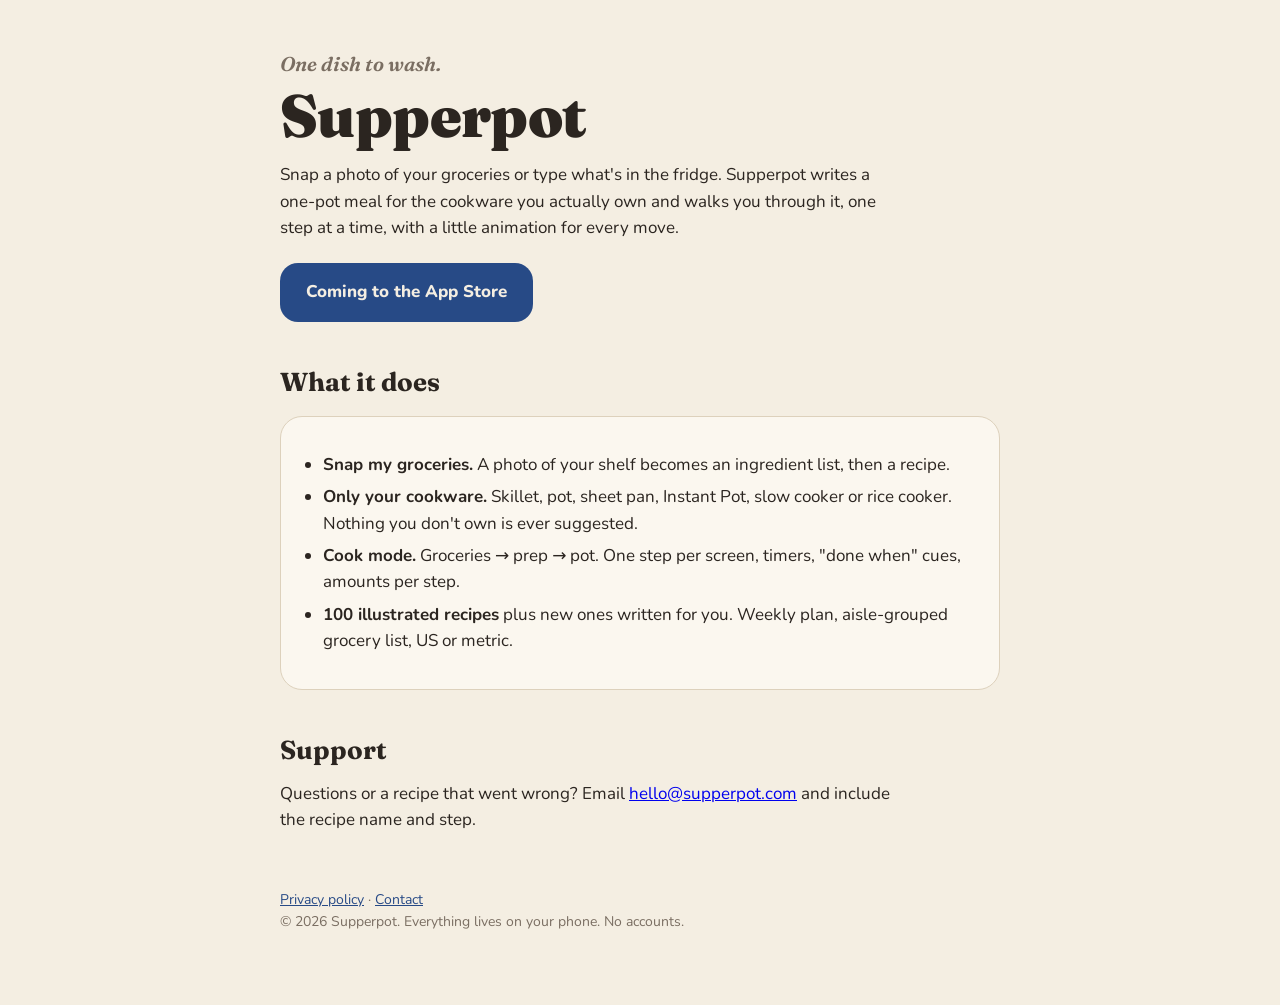
==== index.html @ ef03e360 "Meals, not dinners" ====
<!doctype html>
<html lang="en">
<head>
<meta charset="utf-8">
<meta name="viewport" content="width=device-width, initial-scale=1">
<title>Supperpot — one-pot meals from what you have</title>
<meta name="description" content="Snap your groceries or type what you have. Supperpot writes a one-pot meal for your skillet, pot, sheet pan, Instant Pot, slow cooker or rice cooker and walks you through it step by step.">
<link rel="stylesheet" href="https://fonts.googleapis.com/css2?family=Fraunces:ital,opsz,wght@0,9..144,700;0,9..144,900;1,9..144,600&family=Nunito:wght@500;600;700;800&display=swap">
<style>
  :root { --paper:#F4EEE2; --card:#FBF7EF; --ink:#2B2520; --steel:#7A6E62; --line:#DDD1BC; --enamel:#274A86; --butter:#F2C14E; }
  * { box-sizing: border-box; }
  body { margin:0; background:var(--paper); color:var(--ink); font-family:"Nunito",system-ui,sans-serif; font-size:17px; line-height:1.55; }
  .wrap { max-width:760px; margin:0 auto; padding:48px 20px 72px; }
  .eyebrow { font-family:"Fraunces",Georgia,serif; font-style:italic; font-weight:600; color:var(--steel); font-size:20px; }
  h1 { font-family:"Fraunces",Georgia,serif; font-weight:900; font-size:clamp(38px,7vw,60px); line-height:1.02; letter-spacing:-0.01em; margin:6px 0 16px; }
  h2 { font-family:"Fraunces",Georgia,serif; font-weight:700; font-size:26px; margin:40px 0 10px; }
  p { max-width:62ch; margin:0 0 14px; }
  .cta { display:inline-block; background:var(--enamel); color:var(--paper); text-decoration:none; font-weight:800; padding:16px 26px; border-radius:18px; margin-top:8px; }
  .card { background:var(--card); border:1px solid var(--line); border-radius:22px; padding:18px 22px; margin:14px 0; }
  ul { padding-left:20px; } li { margin:6px 0; }
  footer { margin-top:56px; color:var(--steel); font-size:14px; }
  footer a { color:var(--enamel); }
</style>
</head>
<body>
<div class="wrap">
  <div class="eyebrow">One dish to wash.</div>
  <h1>Supperpot</h1>
  <p>Snap a photo of your groceries or type what's in the fridge. Supperpot writes a one-pot meal for the cookware you actually own and walks you through it, one step at a time, with a little animation for every move.</p>
  <a class="cta" href="#" id="store">Coming to the App Store</a>

  <h2>What it does</h2>
  <div class="card"><ul>
    <li><b>Snap my groceries.</b> A photo of your shelf becomes an ingredient list, then a recipe.</li>
    <li><b>Only your cookware.</b> Skillet, pot, sheet pan, Instant Pot, slow cooker or rice cooker. Nothing you don't own is ever suggested.</li>
    <li><b>Cook mode.</b> Groceries → prep → pot. One step per screen, timers, "done when" cues, amounts per step.</li>
    <li><b>100 illustrated recipes</b> plus new ones written for you. Weekly plan, aisle-grouped grocery list, US or metric.</li>
  </ul></div>

  <h2>Support</h2>
  <p>Questions or a recipe that went wrong? Email <a href="mailto:hello@supperpot.com">hello@supperpot.com</a> and include the recipe name and step.</p>

  <footer>
    <a href="privacy.html">Privacy policy</a> · <a href="mailto:hello@supperpot.com">Contact</a><br>
    © 2026 Supperpot. Everything lives on your phone. No accounts.
  </footer>
</div>
</body>
</html>
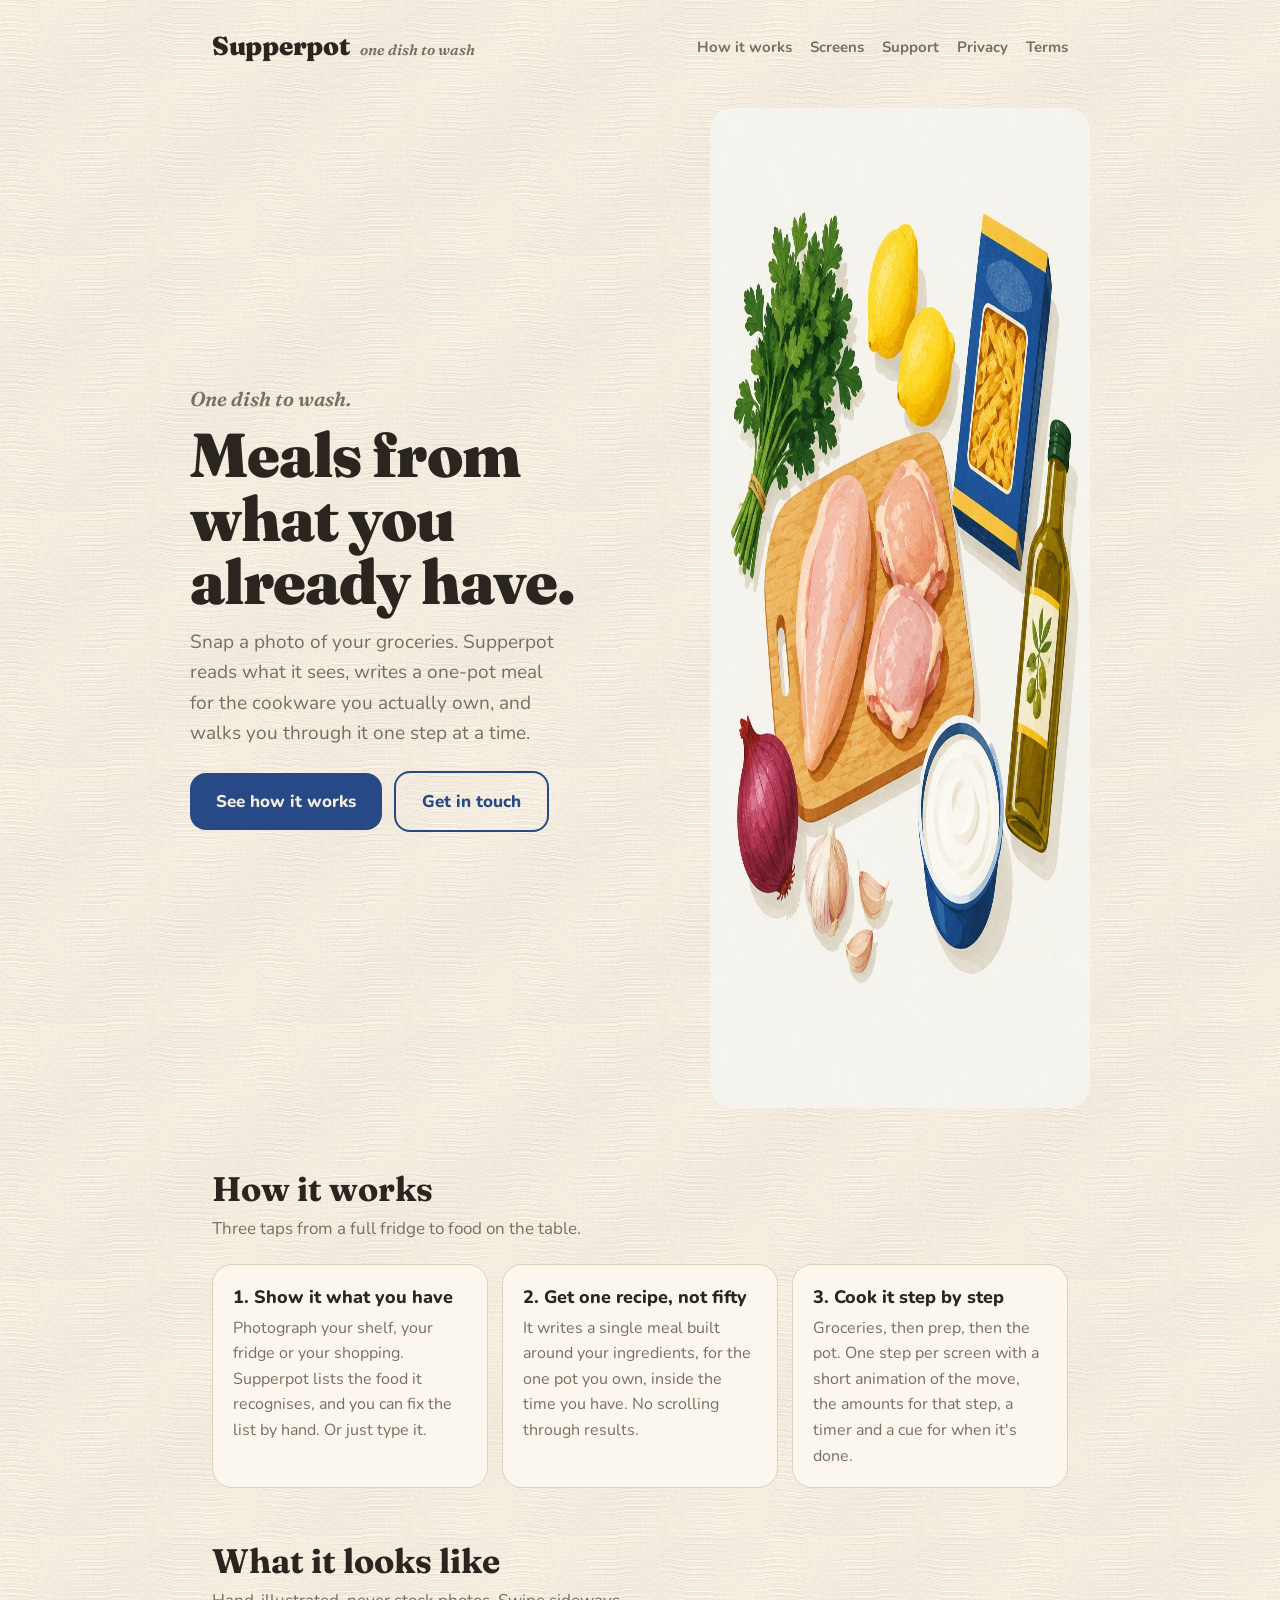
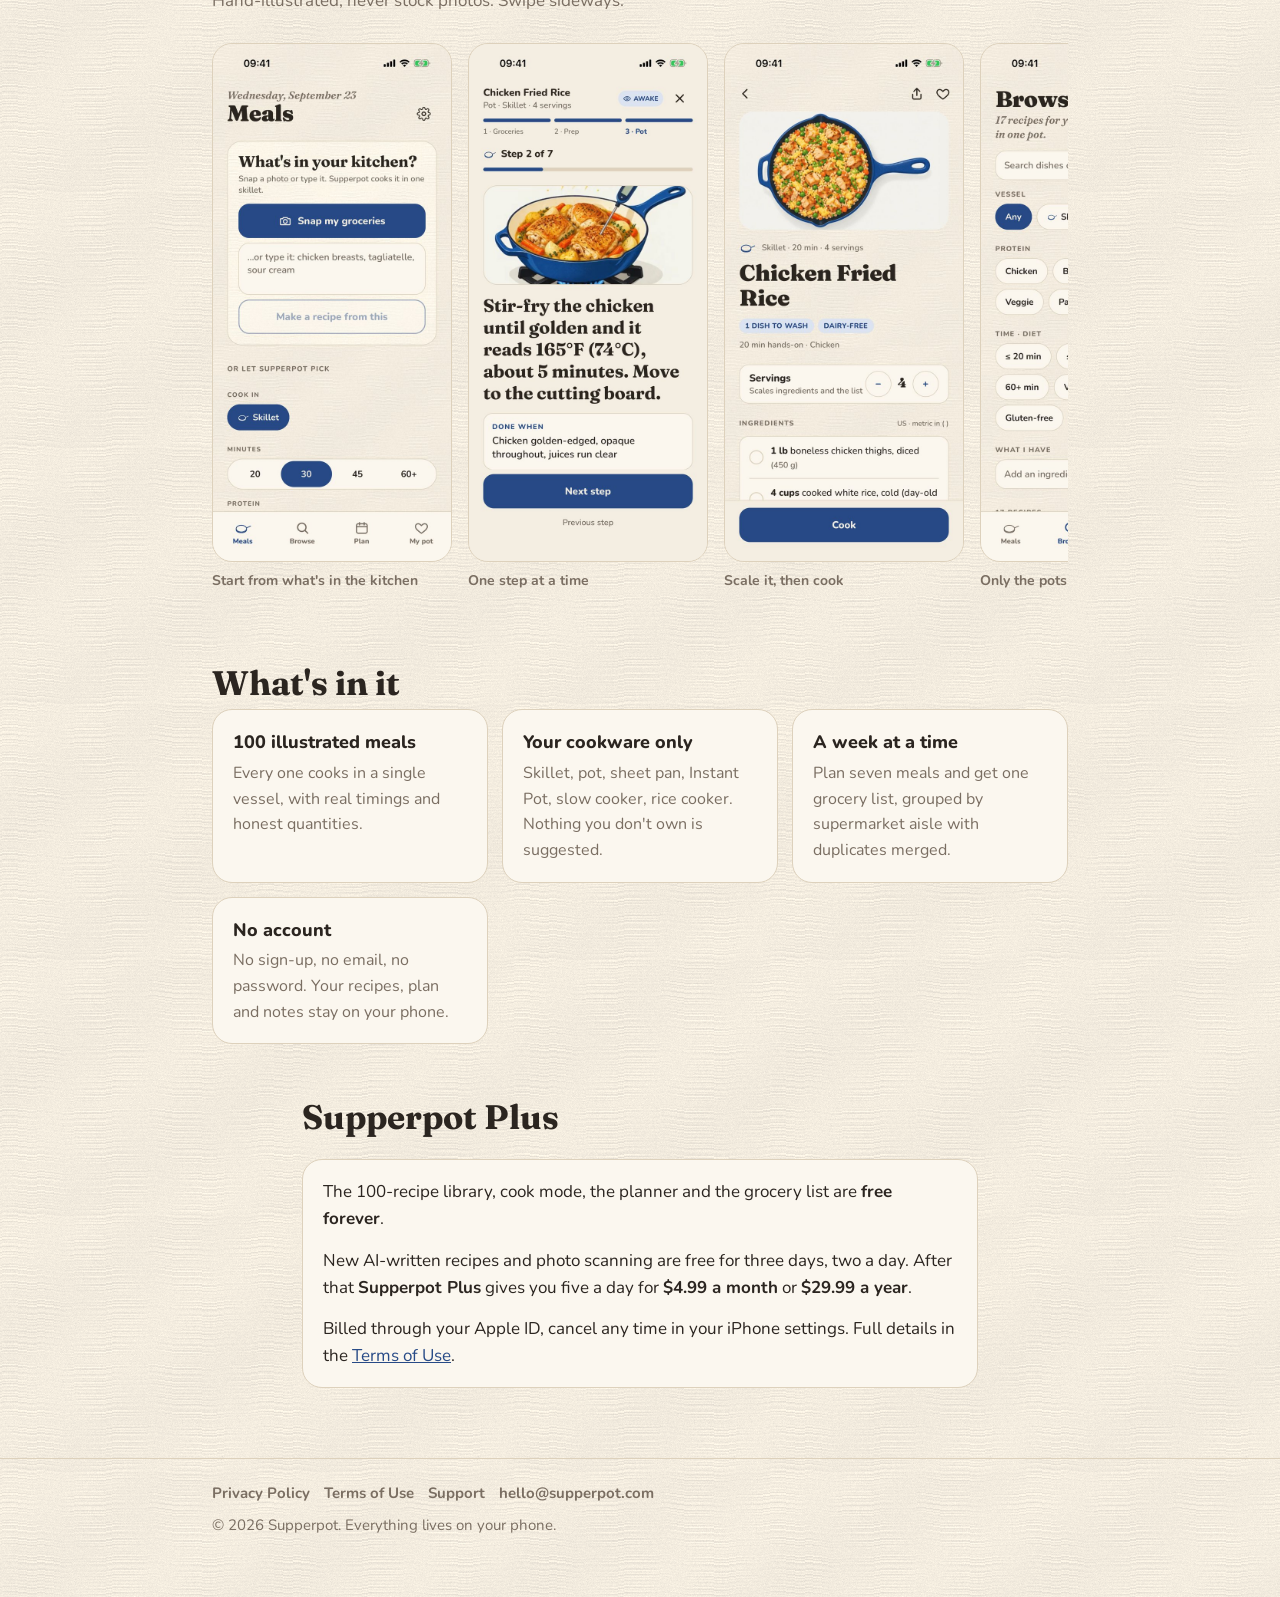
==== commit 7e3484d4: "Proper site: home with screenshots, separate Privacy, Terms and Support pages" ====
--- a/index.html
+++ b/index.html
@@ -4,46 +4,99 @@
 <meta charset="utf-8">
 <meta name="viewport" content="width=device-width, initial-scale=1">
 <title>Supperpot — one-pot meals from what you have</title>
-<meta name="description" content="Snap your groceries or type what you have. Supperpot writes a one-pot meal for your skillet, pot, sheet pan, Instant Pot, slow cooker or rice cooker and walks you through it step by step.">
+<meta name="description" content="Snap a photo of your groceries and Supperpot writes a one-pot meal for the cookware you own, then walks you through it one step at a time.">
+<meta property="og:title" content="Supperpot">
+<meta property="og:description" content="One-pot meals from what you already have. One dish to wash.">
+<meta property="og:type" content="website">
 <link rel="stylesheet" href="https://fonts.googleapis.com/css2?family=Fraunces:ital,opsz,wght@0,9..144,700;0,9..144,900;1,9..144,600&family=Nunito:wght@500;600;700;800&display=swap">
-<style>
-  :root { --paper:#F4EEE2; --card:#FBF7EF; --ink:#2B2520; --steel:#7A6E62; --line:#DDD1BC; --enamel:#274A86; --butter:#F2C14E; }
-  * { box-sizing: border-box; }
-  body { margin:0; background:var(--paper); color:var(--ink); font-family:"Nunito",system-ui,sans-serif; font-size:17px; line-height:1.55; }
-  .wrap { max-width:760px; margin:0 auto; padding:48px 20px 72px; }
-  .eyebrow { font-family:"Fraunces",Georgia,serif; font-style:italic; font-weight:600; color:var(--steel); font-size:20px; }
-  h1 { font-family:"Fraunces",Georgia,serif; font-weight:900; font-size:clamp(38px,7vw,60px); line-height:1.02; letter-spacing:-0.01em; margin:6px 0 16px; }
-  h2 { font-family:"Fraunces",Georgia,serif; font-weight:700; font-size:26px; margin:40px 0 10px; }
-  p { max-width:62ch; margin:0 0 14px; }
-  .cta { display:inline-block; background:var(--enamel); color:var(--paper); text-decoration:none; font-weight:800; padding:16px 26px; border-radius:18px; margin-top:8px; }
-  .card { background:var(--card); border:1px solid var(--line); border-radius:22px; padding:18px 22px; margin:14px 0; }
-  ul { padding-left:20px; } li { margin:6px 0; }
-  footer { margin-top:56px; color:var(--steel); font-size:14px; }
-  footer a { color:var(--enamel); }
-</style>
+<link rel="stylesheet" href="/style.css">
 </head>
 <body>
-<div class="wrap">
-  <div class="eyebrow">One dish to wash.</div>
-  <h1>Supperpot</h1>
-  <p>Snap a photo of your groceries or type what's in the fridge. Supperpot writes a one-pot meal for the cookware you actually own and walks you through it, one step at a time, with a little animation for every move.</p>
-  <a class="cta" href="#" id="store">Coming to the App Store</a>
+<header><div class="wrap bar">
+  <a class="brand" href="/"><b>Supperpot</b><span>one dish to wash</span></a>
+  <nav>
+    <a href="#how">How it works</a>
+    <a href="#look">Screens</a>
+    <a href="/support/">Support</a>
+    <a href="/privacy/">Privacy</a>
+    <a href="/terms/">Terms</a>
+  </nav>
+</div></header>
 
-  <h2>What it does</h2>
-  <div class="card"><ul>
-    <li><b>Snap my groceries.</b> A photo of your shelf becomes an ingredient list, then a recipe.</li>
-    <li><b>Only your cookware.</b> Skillet, pot, sheet pan, Instant Pot, slow cooker or rice cooker. Nothing you don't own is ever suggested.</li>
-    <li><b>Cook mode.</b> Groceries → prep → pot. One step per screen, timers, "done when" cues, amounts per step.</li>
-    <li><b>100 illustrated recipes</b> plus new ones written for you. Weekly plan, aisle-grouped grocery list, US or metric.</li>
-  </ul></div>
+<main>
+<section class="wrap hero">
+  <div class="hero-grid">
+    <div>
+      <div class="eyebrow">One dish to wash.</div>
+      <h1>Meals from what you already have.</h1>
+      <p class="lede">Snap a photo of your groceries. Supperpot reads what it sees, writes a one-pot meal for the cookware you actually own, and walks you through it one step at a time.</p>
+      <a class="cta" href="#how">See how it works</a>
+      <a class="cta soft" href="/support/">Get in touch</a>
+    </div>
+    <img class="hero-art" src="/img/scene-groceries.jpg" width="1000" height="1000"
+         alt="Illustration of groceries laid out on a counter: chicken, parsley, lemons, pasta, sour cream, garlic, onion and olive oil.">
+  </div>
+</section>
 
-  <h2>Support</h2>
-  <p>Questions or a recipe that went wrong? Email <a href="mailto:hello@supperpot.com">hello@supperpot.com</a> and include the recipe name and step.</p>
+<section class="wrap" id="how">
+  <h2>How it works</h2>
+  <p class="sub">Three taps from a full fridge to food on the table.</p>
+  <div class="features">
+    <div class="feature">
+      <h3>1. Show it what you have</h3>
+      <p>Photograph your shelf, your fridge or your shopping. Supperpot lists the food it recognises, and you can fix the list by hand. Or just type it.</p>
+    </div>
+    <div class="feature">
+      <h3>2. Get one recipe, not fifty</h3>
+      <p>It writes a single meal built around your ingredients, for the one pot you own, inside the time you have. No scrolling through results.</p>
+    </div>
+    <div class="feature">
+      <h3>3. Cook it step by step</h3>
+      <p>Groceries, then prep, then the pot. One step per screen with a short animation of the move, the amounts for that step, a timer and a cue for when it's done.</p>
+    </div>
+  </div>
+</section>
 
-  <footer>
-    <a href="privacy.html">Privacy policy</a> · <a href="mailto:hello@supperpot.com">Contact</a><br>
-    © 2026 Supperpot. Everything lives on your phone. No accounts.
-  </footer>
-</div>
+<section class="wrap" id="look">
+  <h2>What it looks like</h2>
+  <p class="sub">Hand-illustrated, never stock photos. Swipe sideways.</p>
+  <div class="shots">
+    <figure><img src="/img/1-meals.jpg" alt="The Meals screen with the Snap my groceries button and a box to type what you have." loading="lazy"><figcaption>Start from what's in the kitchen</figcaption></figure>
+    <figure><img src="/img/2-cook.jpg" alt="A cooking step showing an animation of chicken in a skillet, the step text, a done-when cue and a timer." loading="lazy"><figcaption>One step at a time</figcaption></figure>
+    <figure><img src="/img/3-recipe.jpg" alt="A recipe page for Chicken Fried Rice with an illustration, servings scaler and ingredients." loading="lazy"><figcaption>Scale it, then cook</figcaption></figure>
+    <figure><img src="/img/4-browse.jpg" alt="The Browse screen filtered to a skillet, with protein, time and diet filters." loading="lazy"><figcaption>Only the pots you own</figcaption></figure>
+    <figure><img src="/img/5-plan.jpg" alt="The Plan screen showing seven days of the week ready to fill." loading="lazy"><figcaption>Seven meals, one list</figcaption></figure>
+  </div>
+</section>
+
+<section class="wrap">
+  <h2>What's in it</h2>
+  <div class="features">
+    <div class="feature"><h3>100 illustrated meals</h3><p>Every one cooks in a single vessel, with real timings and honest quantities.</p></div>
+    <div class="feature"><h3>Your cookware only</h3><p>Skillet, pot, sheet pan, Instant Pot, slow cooker, rice cooker. Nothing you don't own is suggested.</p></div>
+    <div class="feature"><h3>A week at a time</h3><p>Plan seven meals and get one grocery list, grouped by supermarket aisle with duplicates merged.</p></div>
+    <div class="feature"><h3>No account</h3><p>No sign-up, no email, no password. Your recipes, plan and notes stay on your phone.</p></div>
+  </div>
+</section>
+
+<section class="wrap narrow">
+  <h2>Supperpot Plus</h2>
+  <div class="callout">
+    <p>The 100-recipe library, cook mode, the planner and the grocery list are <b>free forever</b>.</p>
+    <p>New AI-written recipes and photo scanning are free for three days, two a day. After that <b>Supperpot Plus</b> gives you five a day for <b>$4.99 a month</b> or <b>$29.99 a year</b>.</p>
+    <p style="margin:0">Billed through your Apple ID, cancel any time in your iPhone settings. Full details in the <a href="/terms/">Terms of Use</a>.</p>
+  </div>
+</section>
+</main>
+
+<footer><div class="wrap">
+  <nav>
+    <a href="/privacy/">Privacy Policy</a>
+    <a href="/terms/">Terms of Use</a>
+    <a href="/support/">Support</a>
+    <a href="mailto:hello@supperpot.com">hello@supperpot.com</a>
+  </nav>
+  © 2026 Supperpot. Everything lives on your phone.
+</div></footer>
 </body>
 </html>
--- a/style.css
+++ b/style.css
@@ -0,0 +1,81 @@
+/* Supperpot site — the app's crepe-paper look. One stylesheet for every page. */
+:root {
+  --paper: #F4EEE2;
+  --card: #FBF7EF;
+  --ink: #2B2520;
+  --steel: #7A6E62;
+  --line: #DDD1BC;
+  --enamel: #274A86;
+  --enamel-soft: #DCE3F1;
+  --butter: #F2C14E;
+  --display: "Fraunces", Georgia, "Times New Roman", serif;
+  --body: "Nunito", "Segoe UI", system-ui, -apple-system, sans-serif;
+}
+* { box-sizing: border-box; }
+html { scroll-behavior: smooth; }
+body {
+  margin: 0;
+  background: var(--paper) url("/img/paper.png") repeat;
+  color: var(--ink);
+  font-family: var(--body);
+  font-size: 17px;
+  line-height: 1.6;
+}
+.wrap { max-width: 900px; margin: 0 auto; padding: 0 22px; }
+.narrow { max-width: 720px; }
+
+/* header */
+header { padding: 26px 0 0; }
+.bar { display: flex; align-items: center; justify-content: space-between; gap: 16px; flex-wrap: wrap; }
+.brand { display: flex; align-items: baseline; gap: 10px; text-decoration: none; color: var(--ink); }
+.brand b { font-family: var(--display); font-weight: 900; font-size: 26px; letter-spacing: -0.01em; }
+.brand span { font-family: var(--display); font-style: italic; font-weight: 600; color: var(--steel); font-size: 15px; }
+nav { display: flex; gap: 18px; flex-wrap: wrap; }
+nav a { color: var(--steel); text-decoration: none; font-weight: 700; font-size: 15px; }
+nav a:hover, nav a[aria-current="page"] { color: var(--enamel); }
+
+/* hero */
+.hero { padding: 40px 0 8px; }
+.eyebrow { font-family: var(--display); font-style: italic; font-weight: 600; color: var(--steel); font-size: 20px; }
+h1 { font-family: var(--display); font-weight: 900; font-size: clamp(38px, 7vw, 62px); line-height: 1.02; letter-spacing: -0.015em; margin: 8px 0 14px; text-wrap: balance; }
+.lede { font-size: 19px; color: var(--steel); max-width: 34ch; margin: 0 0 22px; }
+.cta { display: inline-block; background: var(--enamel); color: var(--paper); text-decoration: none; font-weight: 800; padding: 15px 26px; border-radius: 16px; }
+.cta.soft { background: transparent; color: var(--enamel); border: 2px solid var(--enamel); margin-left: 8px; }
+.hero-grid { display: grid; grid-template-columns: 1fr 380px; gap: 28px; align-items: center; }
+.hero-art { width: 100%; border-radius: 22px; }
+
+/* sections */
+h2 { font-family: var(--display); font-weight: 700; font-size: clamp(26px, 4vw, 34px); line-height: 1.15; margin: 54px 0 6px; text-wrap: balance; }
+h3 { font-family: var(--body); font-weight: 800; font-size: 18px; margin: 0 0 4px; }
+p { margin: 0 0 14px; max-width: 65ch; }
+.sub { color: var(--steel); margin-bottom: 22px; }
+
+.features { display: grid; grid-template-columns: repeat(auto-fit, minmax(240px, 1fr)); gap: 14px; }
+.feature { background: var(--card); border: 1px solid var(--line); border-radius: 20px; padding: 18px 20px; }
+.feature p { color: var(--steel); margin: 0; font-size: 16px; }
+
+/* screenshot rail */
+.shots { display: flex; gap: 16px; overflow-x: auto; padding: 6px 0 18px; scroll-snap-type: x mandatory; }
+.shots figure { margin: 0; flex: 0 0 240px; scroll-snap-align: start; }
+.shots img { width: 100%; border-radius: 20px; border: 1px solid var(--line); display: block; }
+.shots figcaption { color: var(--steel); font-size: 14px; margin-top: 8px; font-weight: 700; }
+
+/* text pages */
+.doc h1 { font-size: clamp(32px, 6vw, 42px); }
+.doc .meta { color: var(--steel); margin-bottom: 26px; }
+.doc h2 { font-size: 22px; margin: 32px 0 6px; }
+.doc p { max-width: 68ch; }
+.doc ul { max-width: 68ch; padding-left: 20px; }
+.doc li { margin: 6px 0; }
+
+.callout { background: var(--card); border: 1px solid var(--line); border-radius: 20px; padding: 18px 20px; margin: 22px 0; }
+a { color: var(--enamel); }
+
+footer { margin-top: 70px; border-top: 1px solid var(--line); padding: 22px 0 60px; color: var(--steel); font-size: 15px; }
+footer nav { gap: 14px; margin-bottom: 8px; }
+
+@media (max-width: 760px) {
+  .hero-grid { grid-template-columns: 1fr; }
+  .hero-art { max-width: 320px; }
+  .lede { max-width: none; }
+}
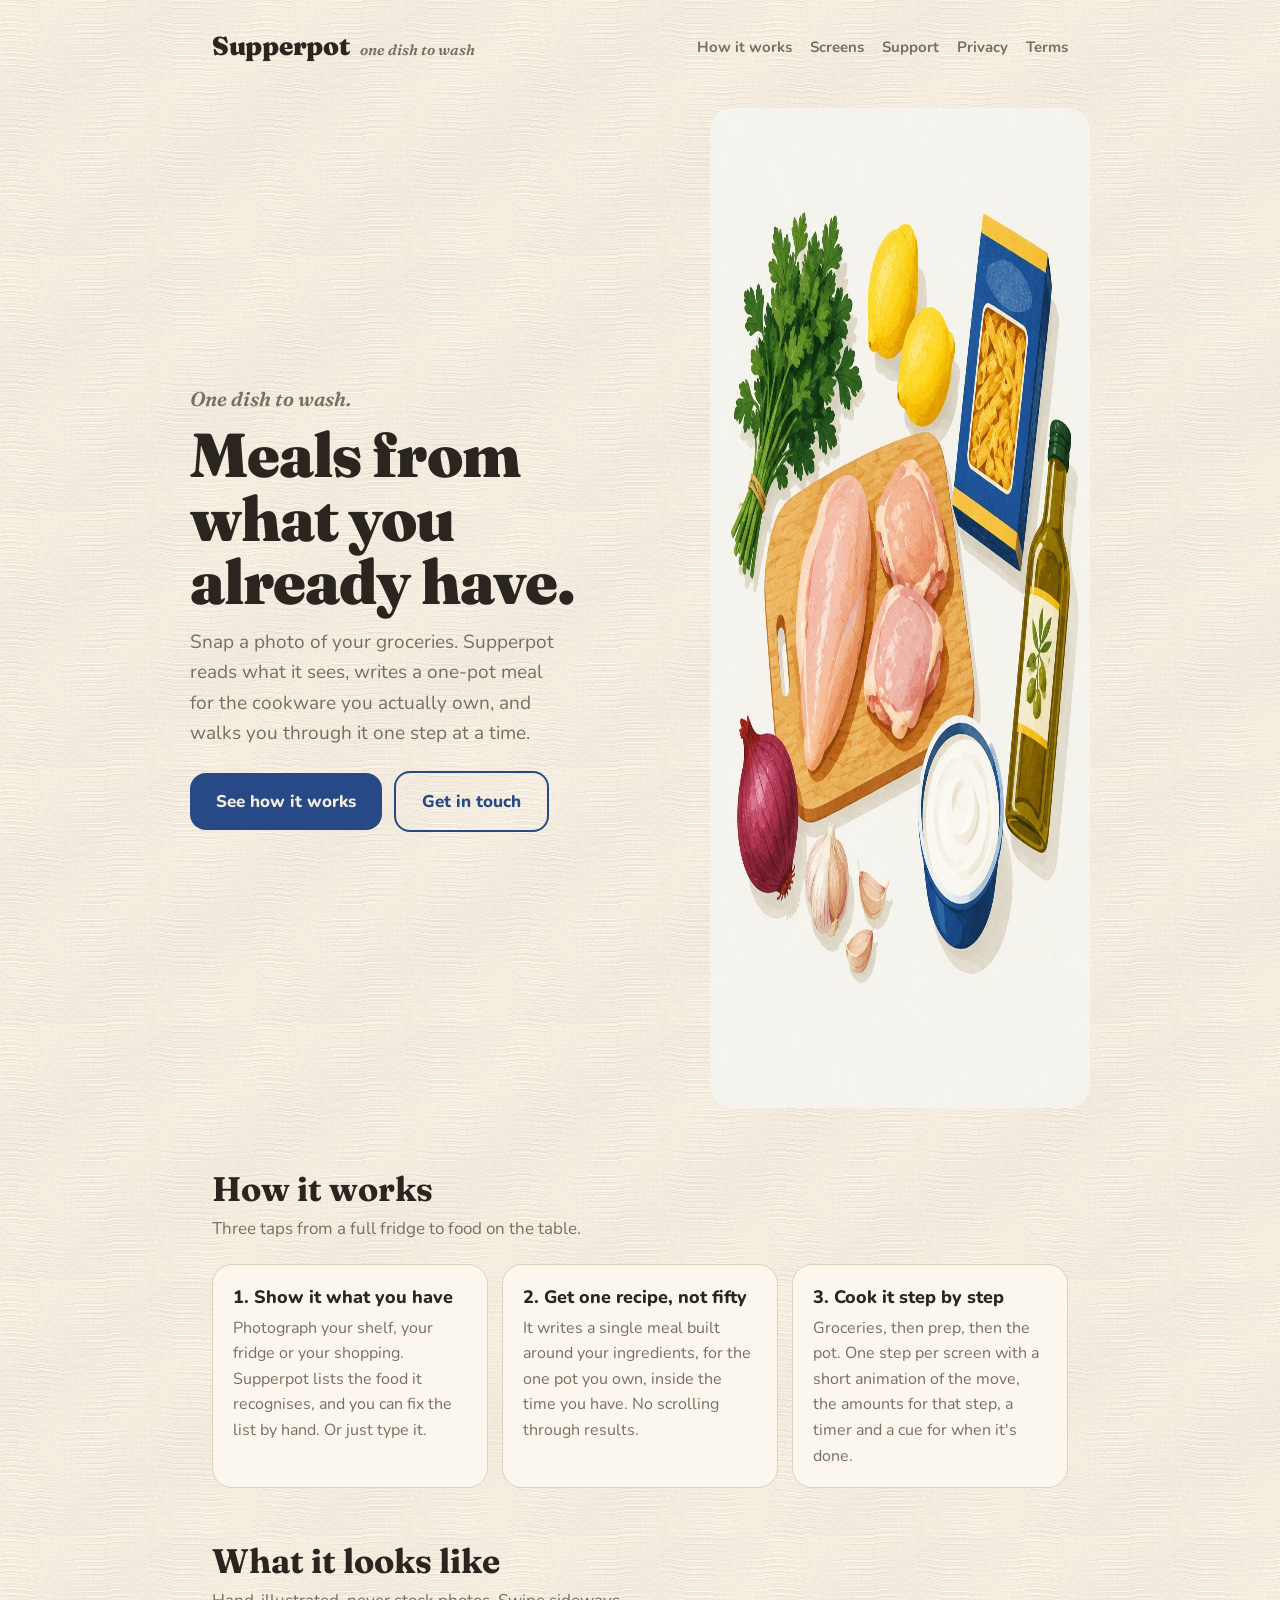
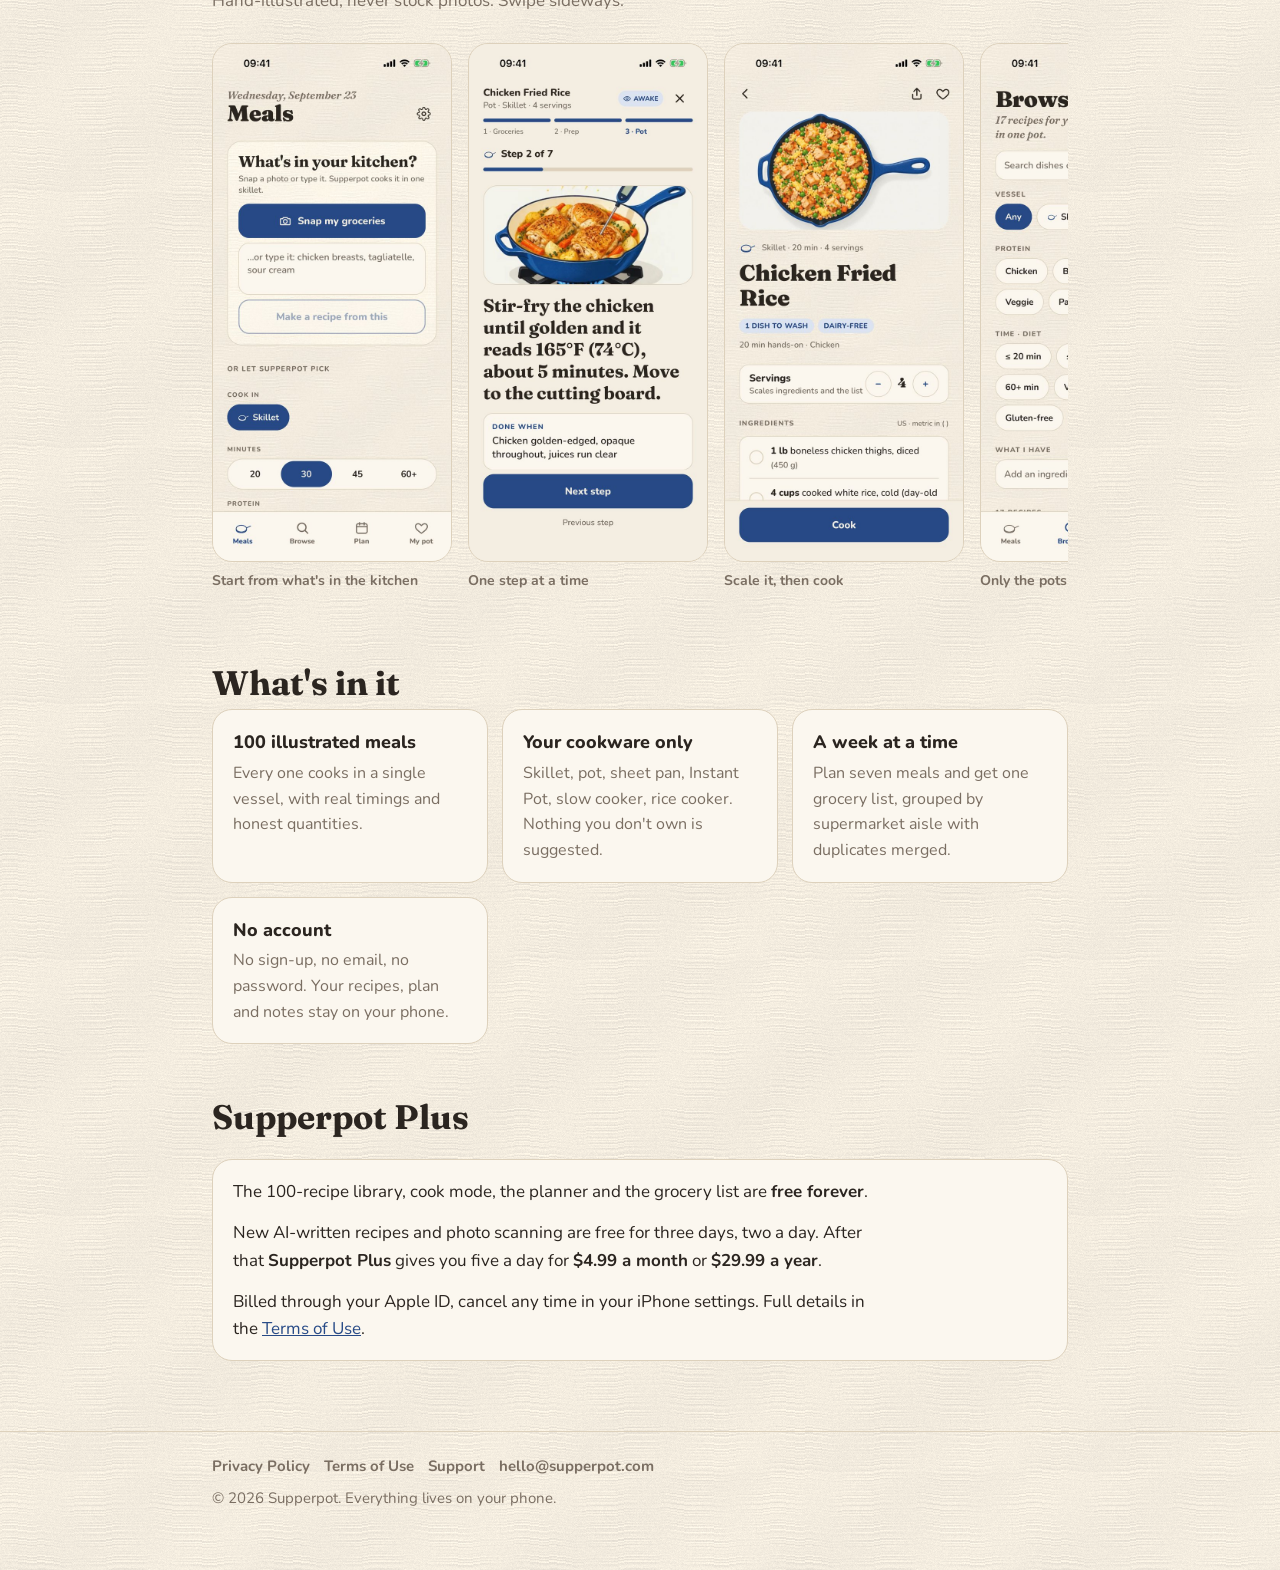
==== commit 91d1135e: "Align the Plus section with the rest of the page" ====
--- a/index.html
+++ b/index.html
@@ -79,7 +79,7 @@
   </div>
 </section>
 
-<section class="wrap narrow">
+<section class="wrap">
   <h2>Supperpot Plus</h2>
   <div class="callout">
     <p>The 100-recipe library, cook mode, the planner and the grocery list are <b>free forever</b>.</p>
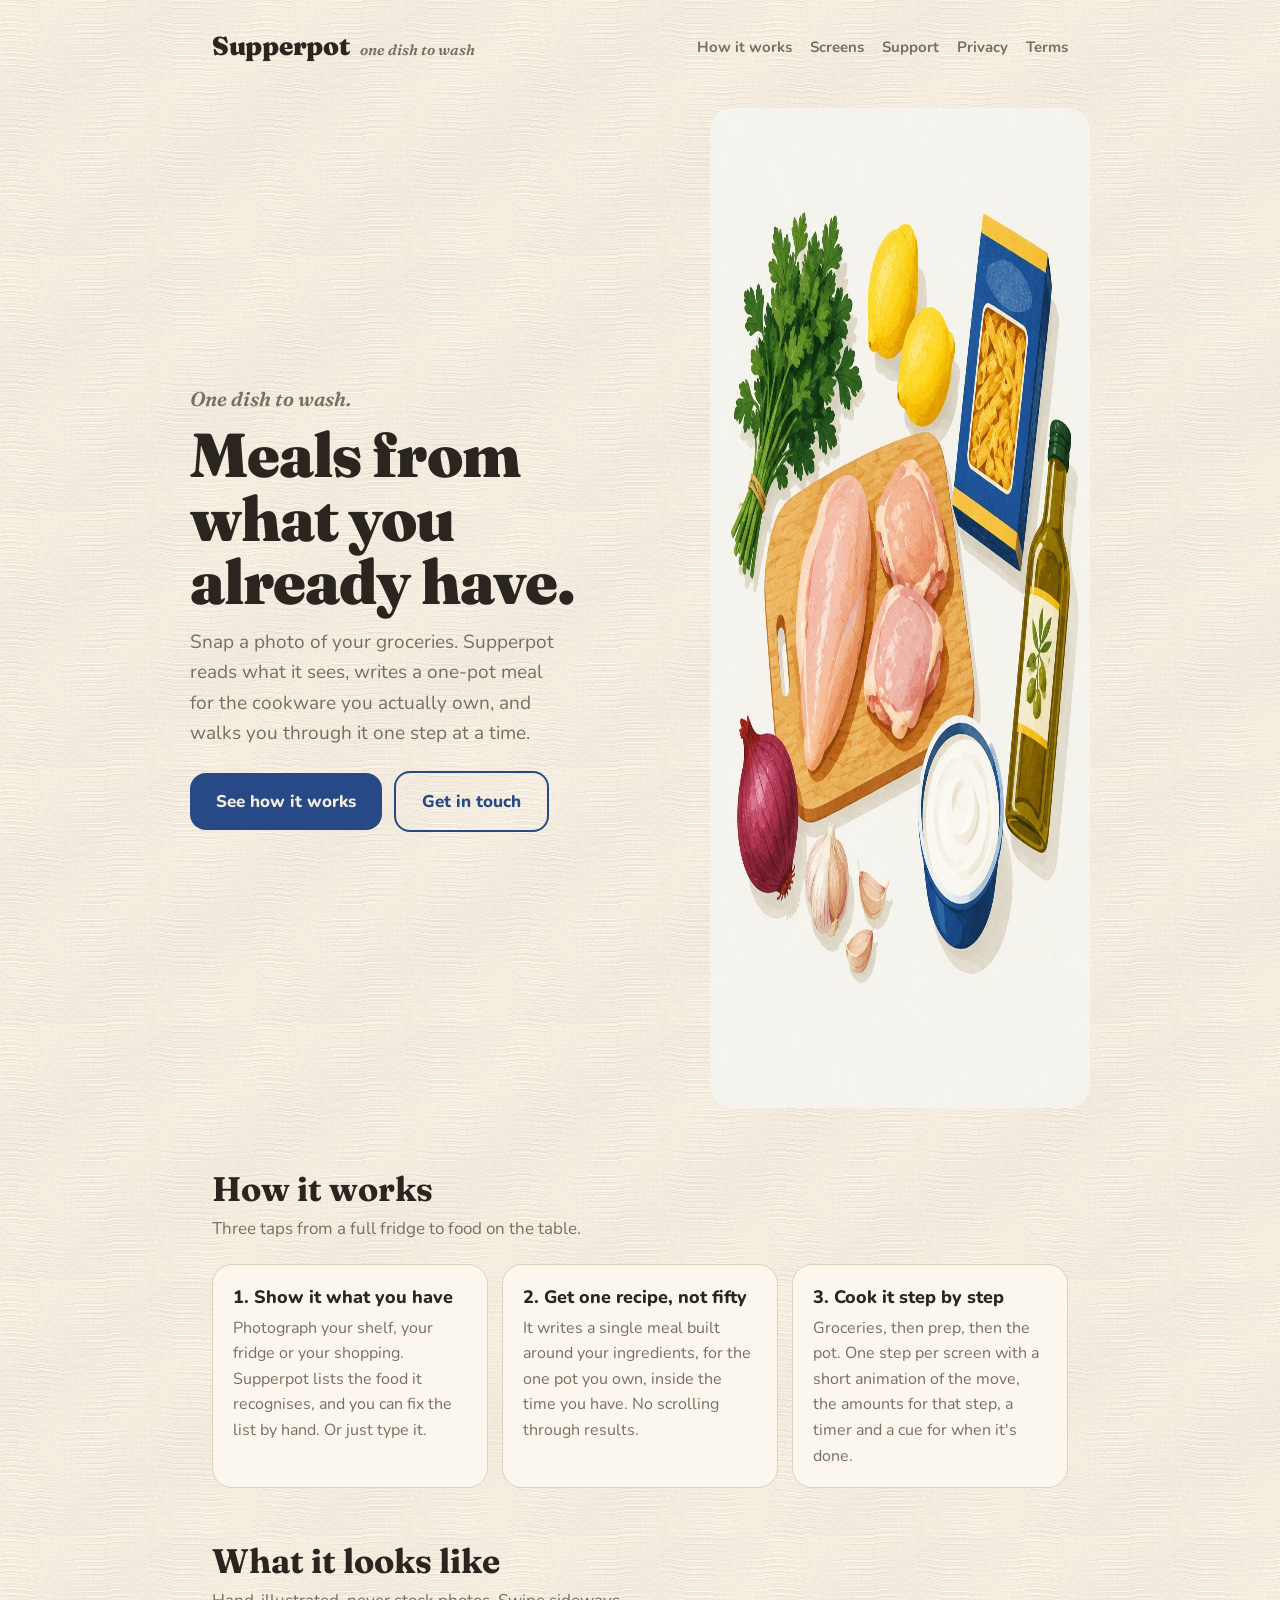
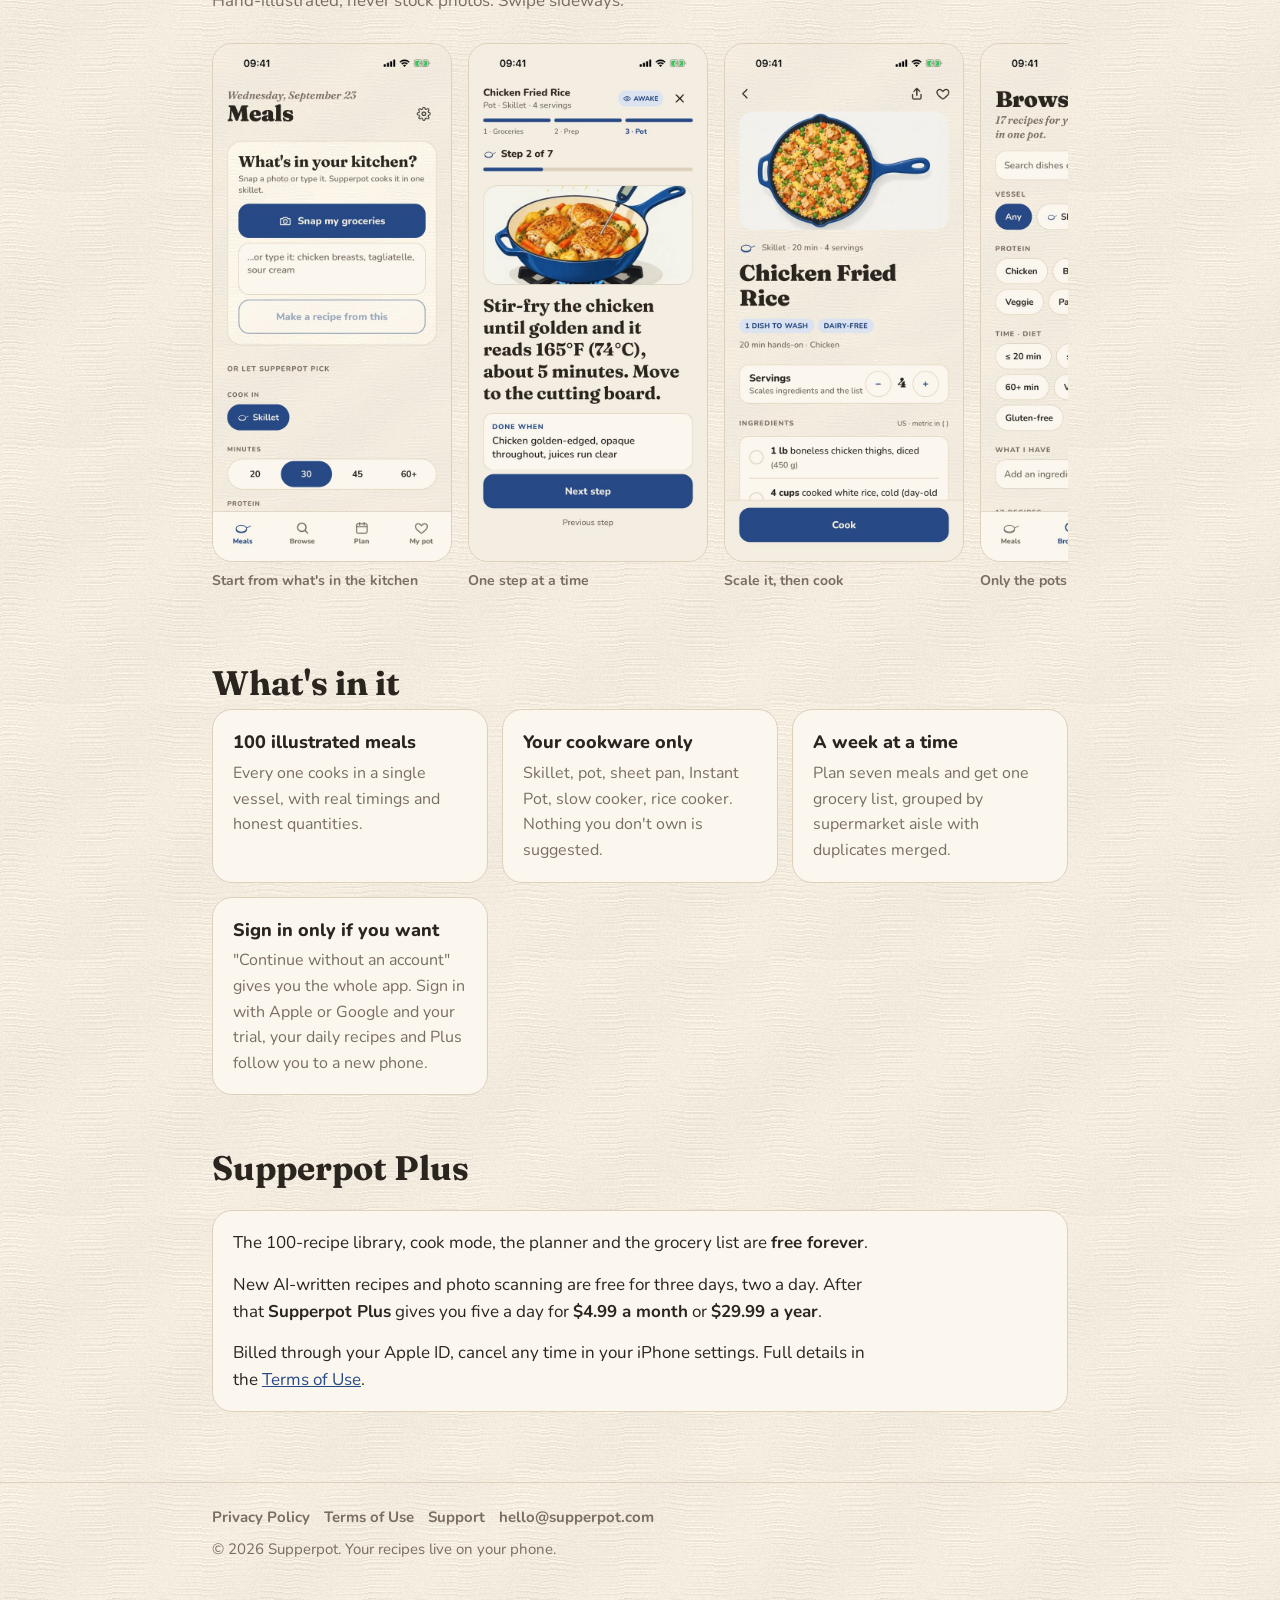
==== commit 1cdc1878: "Optional accounts: privacy, terms, support and home page updated Co-Authored-By: Claude Opus 5 <nore" ====
--- a/index.html
+++ b/index.html
@@ -75,7 +75,7 @@
     <div class="feature"><h3>100 illustrated meals</h3><p>Every one cooks in a single vessel, with real timings and honest quantities.</p></div>
     <div class="feature"><h3>Your cookware only</h3><p>Skillet, pot, sheet pan, Instant Pot, slow cooker, rice cooker. Nothing you don't own is suggested.</p></div>
     <div class="feature"><h3>A week at a time</h3><p>Plan seven meals and get one grocery list, grouped by supermarket aisle with duplicates merged.</p></div>
-    <div class="feature"><h3>No account</h3><p>No sign-up, no email, no password. Your recipes, plan and notes stay on your phone.</p></div>
+    <div class="feature"><h3>Sign in only if you want</h3><p>"Continue without an account" gives you the whole app. Sign in with Apple or Google and your trial, your daily recipes and Plus follow you to a new phone.</p></div>
   </div>
 </section>
 
@@ -96,7 +96,7 @@
     <a href="/support/">Support</a>
     <a href="mailto:hello@supperpot.com">hello@supperpot.com</a>
   </nav>
-  © 2026 Supperpot. Everything lives on your phone.
+  © 2026 Supperpot. Your recipes live on your phone.
 </div></footer>
 </body>
 </html>
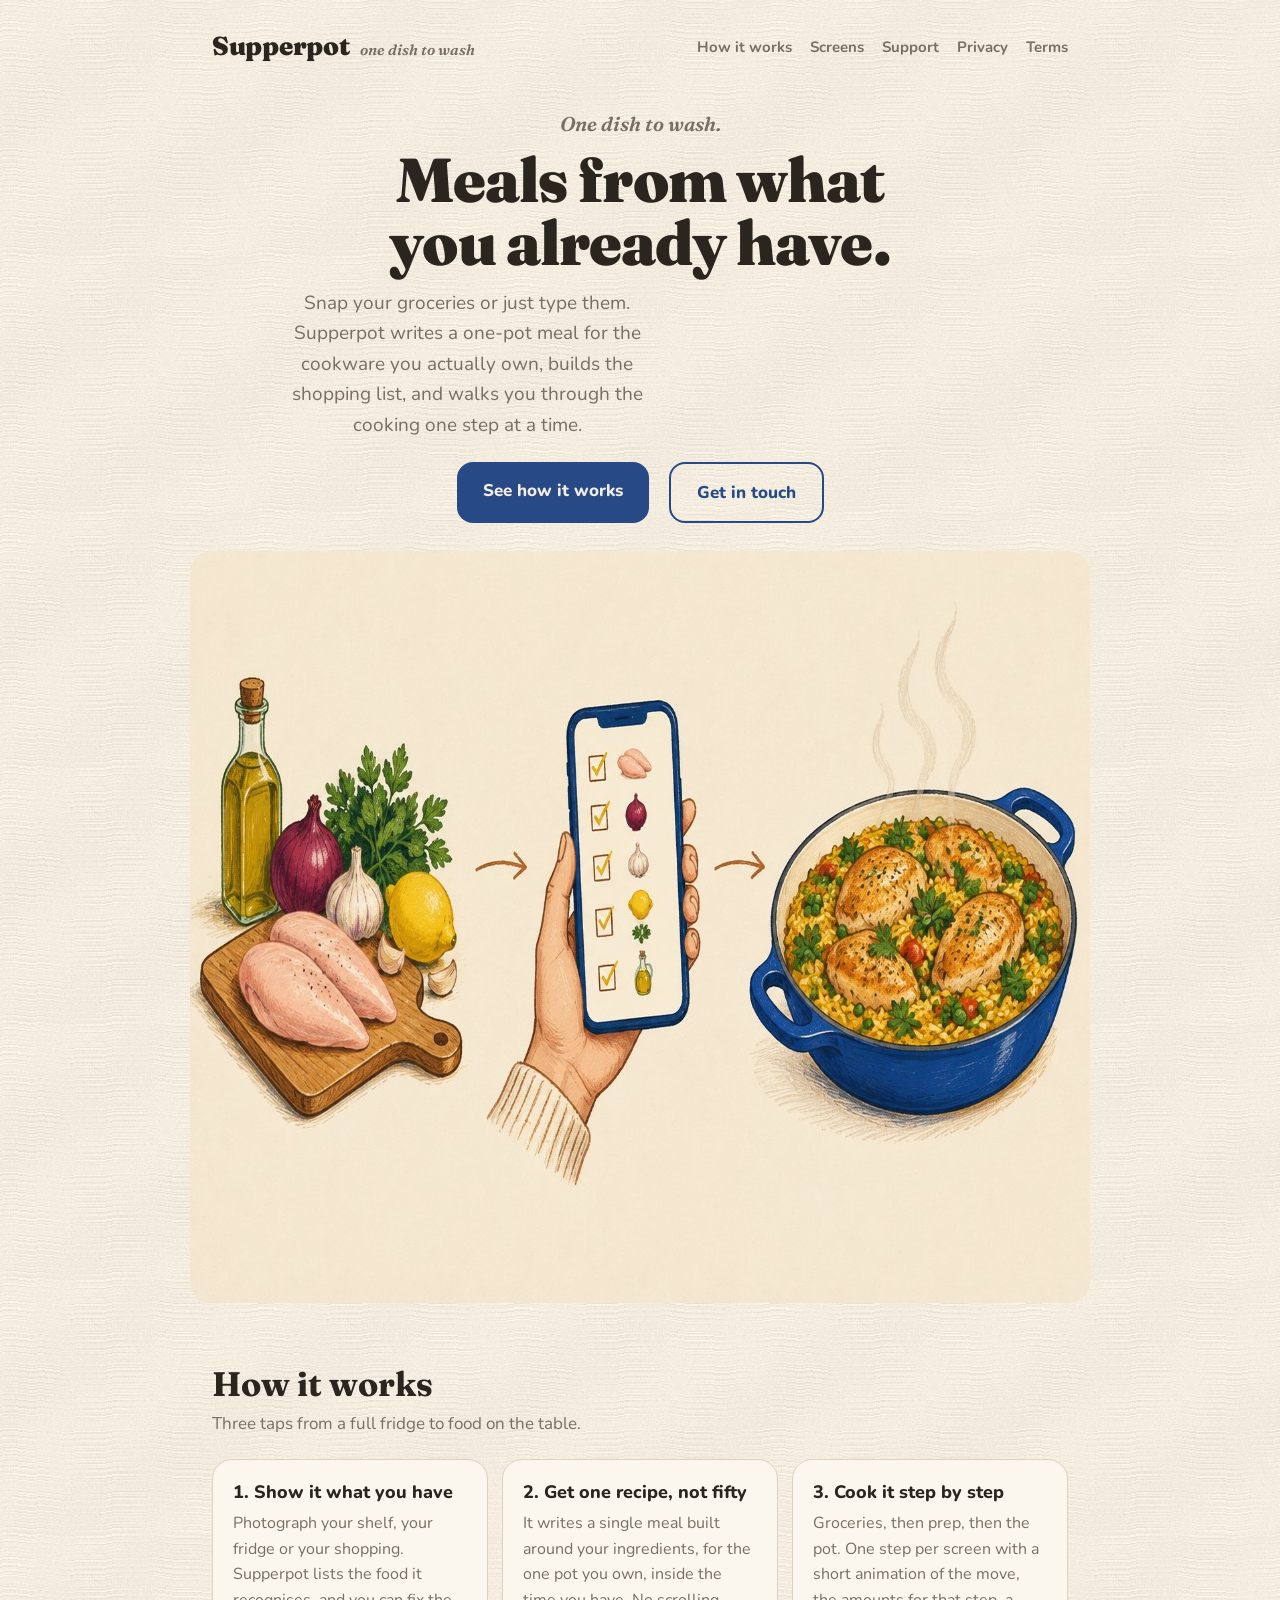
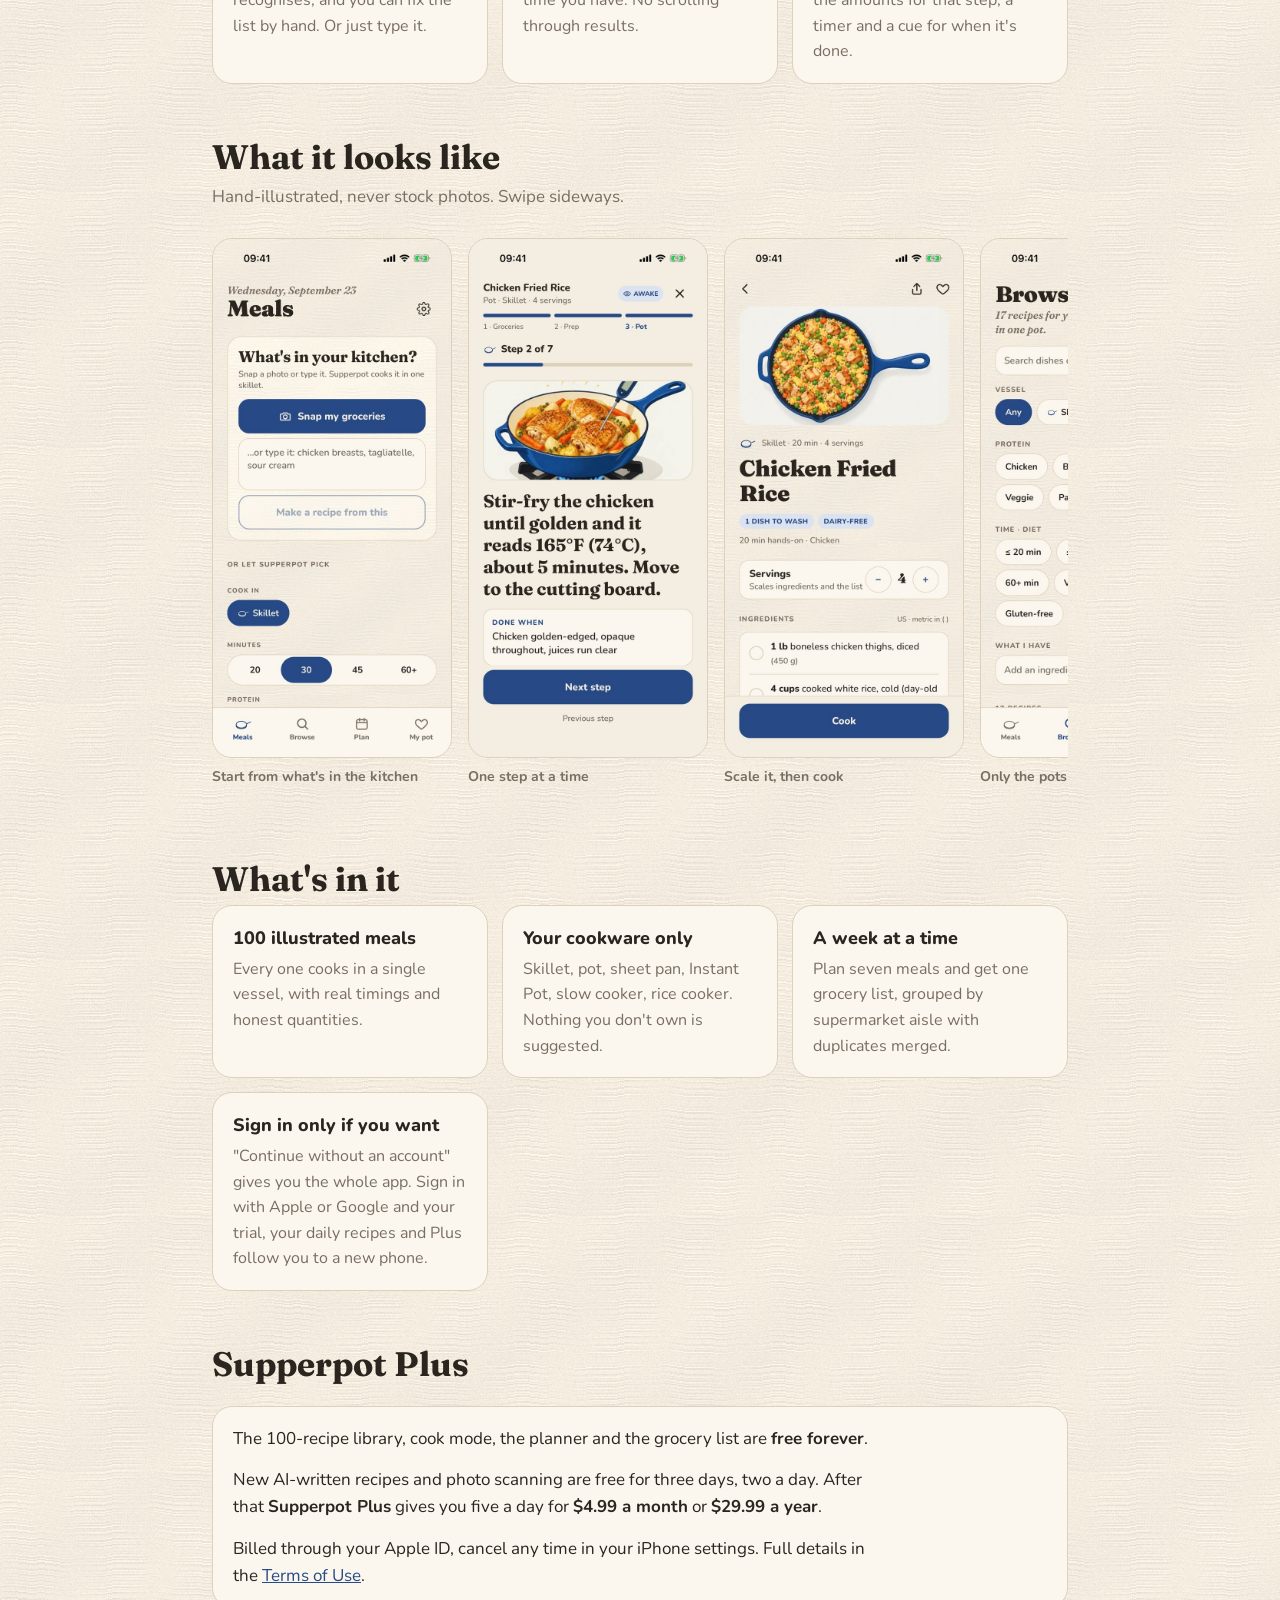
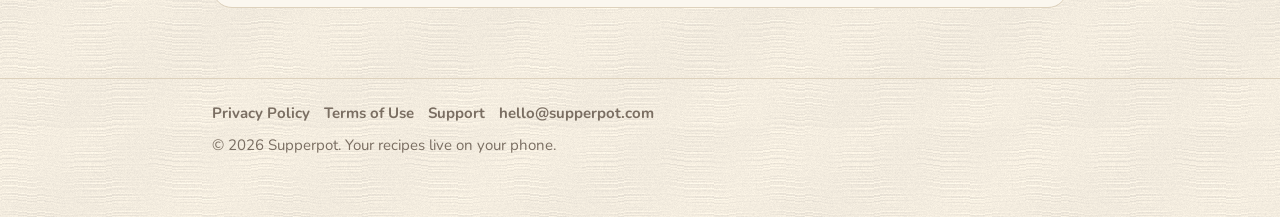
==== commit 54b479d3: "One hero picture that tells the whole story, and centre the two buttons The old hero showed raw groc" ====
--- a/index.html
+++ b/index.html
@@ -25,17 +25,17 @@
 
 <main>
 <section class="wrap hero">
-  <div class="hero-grid">
-    <div>
-      <div class="eyebrow">One dish to wash.</div>
-      <h1>Meals from what you already have.</h1>
-      <p class="lede">Snap a photo of your groceries. Supperpot reads what it sees, writes a one-pot meal for the cookware you actually own, and walks you through it one step at a time.</p>
+  <div class="hero-head">
+    <div class="eyebrow">One dish to wash.</div>
+    <h1>Meals from what you already have.</h1>
+    <p class="lede">Snap your groceries or just type them. Supperpot writes a one-pot meal for the cookware you actually own, builds the shopping list, and walks you through the cooking one step at a time.</p>
+    <div class="hero-ctas">
       <a class="cta" href="#how">See how it works</a>
       <a class="cta soft" href="/support/">Get in touch</a>
     </div>
-    <img class="hero-art" src="/img/scene-groceries.jpg" width="1000" height="1000"
-         alt="Illustration of groceries laid out on a counter: chicken, parsley, lemons, pasta, sour cream, garlic, onion and olive oil.">
   </div>
+  <img class="hero-art" src="/img/hero.jpg" width="1344" height="752" fetchpriority="high"
+       alt="Illustration of the three steps: groceries on a board, a phone showing the ticked shopping list, and the finished one-pot chicken and rice in a blue skillet.">
 </section>
 
 <section class="wrap" id="how">
--- a/style.css
+++ b/style.css
@@ -41,8 +41,10 @@
 .lede { font-size: 19px; color: var(--steel); max-width: 34ch; margin: 0 0 22px; }
 .cta { display: inline-block; background: var(--enamel); color: var(--paper); text-decoration: none; font-weight: 800; padding: 15px 26px; border-radius: 16px; }
 .cta.soft { background: transparent; color: var(--enamel); border: 2px solid var(--enamel); margin-left: 8px; }
-.hero-grid { display: grid; grid-template-columns: 1fr 380px; gap: 28px; align-items: center; }
-.hero-art { width: 100%; border-radius: 22px; }
+.hero-head { max-width: 720px; margin: 0 auto; text-align: center; }
+.hero-ctas { display: flex; gap: 12px; justify-content: center; flex-wrap: wrap; margin-top: 4px; }
+/* One picture that carries the whole pitch: groceries in, list in the middle, dinner out. */
+.hero-art { width: 100%; border-radius: 22px; margin-top: 28px; display: block; }
 
 /* sections */
 h2 { font-family: var(--display); font-weight: 700; font-size: clamp(26px, 4vw, 34px); line-height: 1.15; margin: 54px 0 6px; text-wrap: balance; }
@@ -75,7 +77,6 @@
 footer nav { gap: 14px; margin-bottom: 8px; }
 
 @media (max-width: 760px) {
-  .hero-grid { grid-template-columns: 1fr; }
-  .hero-art { max-width: 320px; }
+  .hero-art { margin-top: 20px; border-radius: 16px; }
   .lede { max-width: none; }
 }
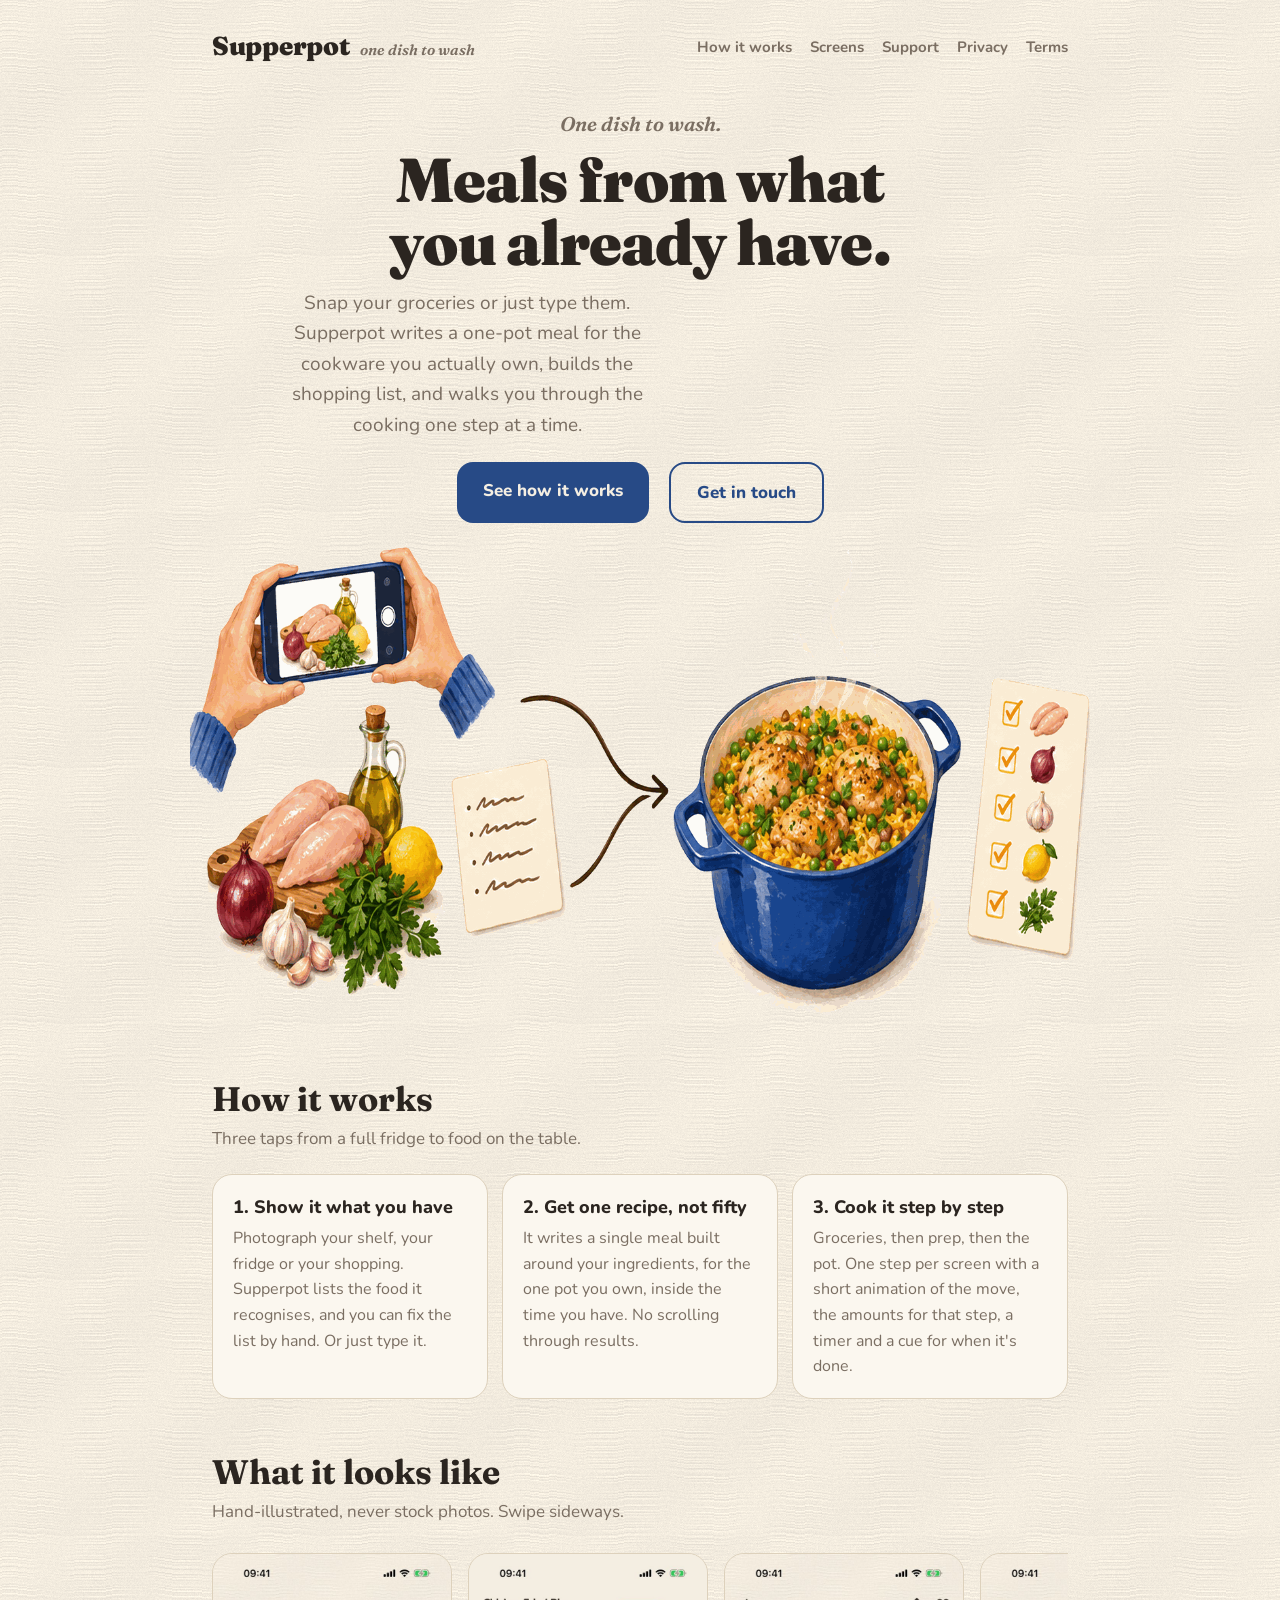
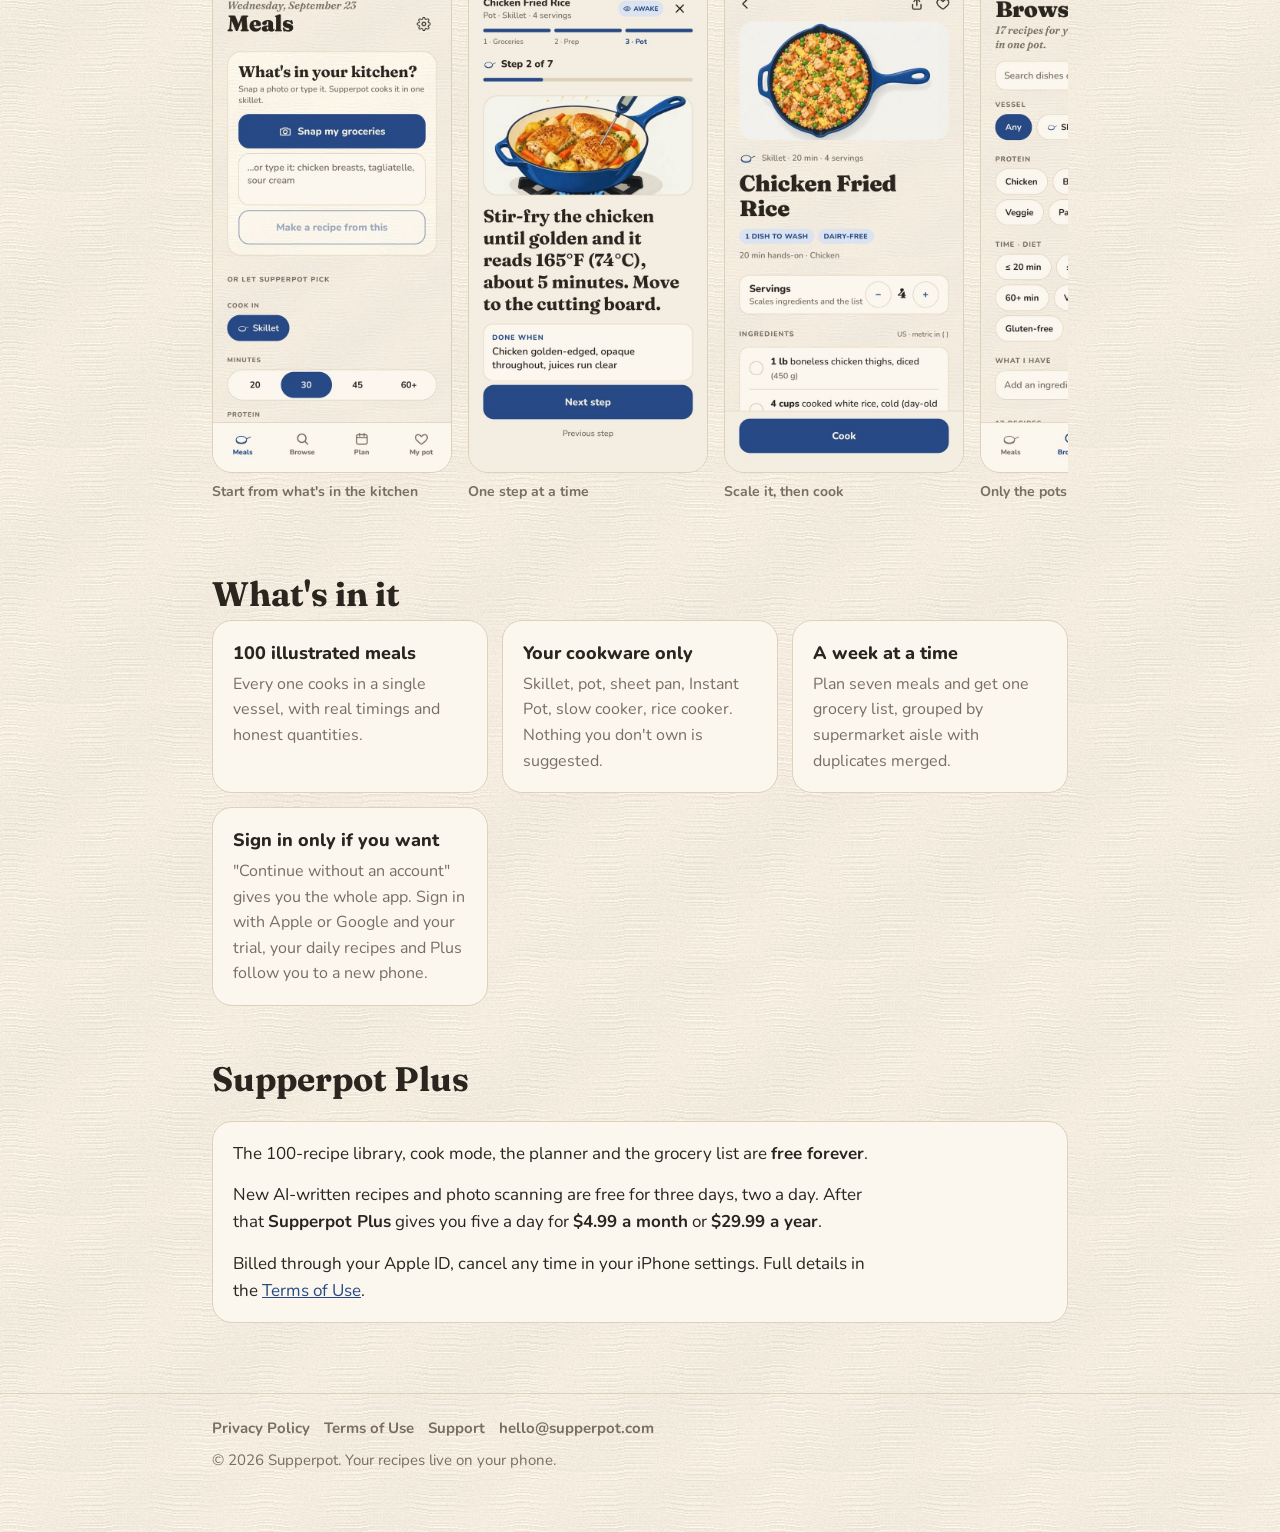
==== commit ee8b8433: "Hero: cut-out PNG with no background, showing both ways in and the list A boxed rectangle of cream s" ====
--- a/index.html
+++ b/index.html
@@ -34,8 +34,8 @@
       <a class="cta soft" href="/support/">Get in touch</a>
     </div>
   </div>
-  <img class="hero-art" src="/img/hero.jpg" width="1344" height="752" fetchpriority="high"
-       alt="Illustration of the three steps: groceries on a board, a phone showing the ticked shopping list, and the finished one-pot chicken and rice in a blue skillet.">
+  <img class="hero-art" src="/img/hero.png" width="1325" height="471" fetchpriority="high"
+       alt="Illustration: a phone photographing groceries, a handwritten ingredient note, an arrow, and the finished one-pot chicken and rice in a blue pot beside a ticked shopping list.">
 </section>
 
 <section class="wrap" id="how">
--- a/style.css
+++ b/style.css
@@ -44,7 +44,8 @@
 .hero-head { max-width: 720px; margin: 0 auto; text-align: center; }
 .hero-ctas { display: flex; gap: 12px; justify-content: center; flex-wrap: wrap; margin-top: 4px; }
 /* One picture that carries the whole pitch: groceries in, list in the middle, dinner out. */
-.hero-art { width: 100%; border-radius: 22px; margin-top: 28px; display: block; }
+/* A cut-out PNG, so it sits straight on the paper with no box around it. */
+.hero-art { width: 100%; max-width: 1060px; margin: 24px auto 0; display: block; }
 
 /* sections */
 h2 { font-family: var(--display); font-weight: 700; font-size: clamp(26px, 4vw, 34px); line-height: 1.15; margin: 54px 0 6px; text-wrap: balance; }
@@ -77,6 +78,6 @@
 footer nav { gap: 14px; margin-bottom: 8px; }
 
 @media (max-width: 760px) {
-  .hero-art { margin-top: 20px; border-radius: 16px; }
+  .hero-art { margin-top: 14px; width: 112%; max-width: none; margin-left: -6%; }
   .lede { max-width: none; }
 }
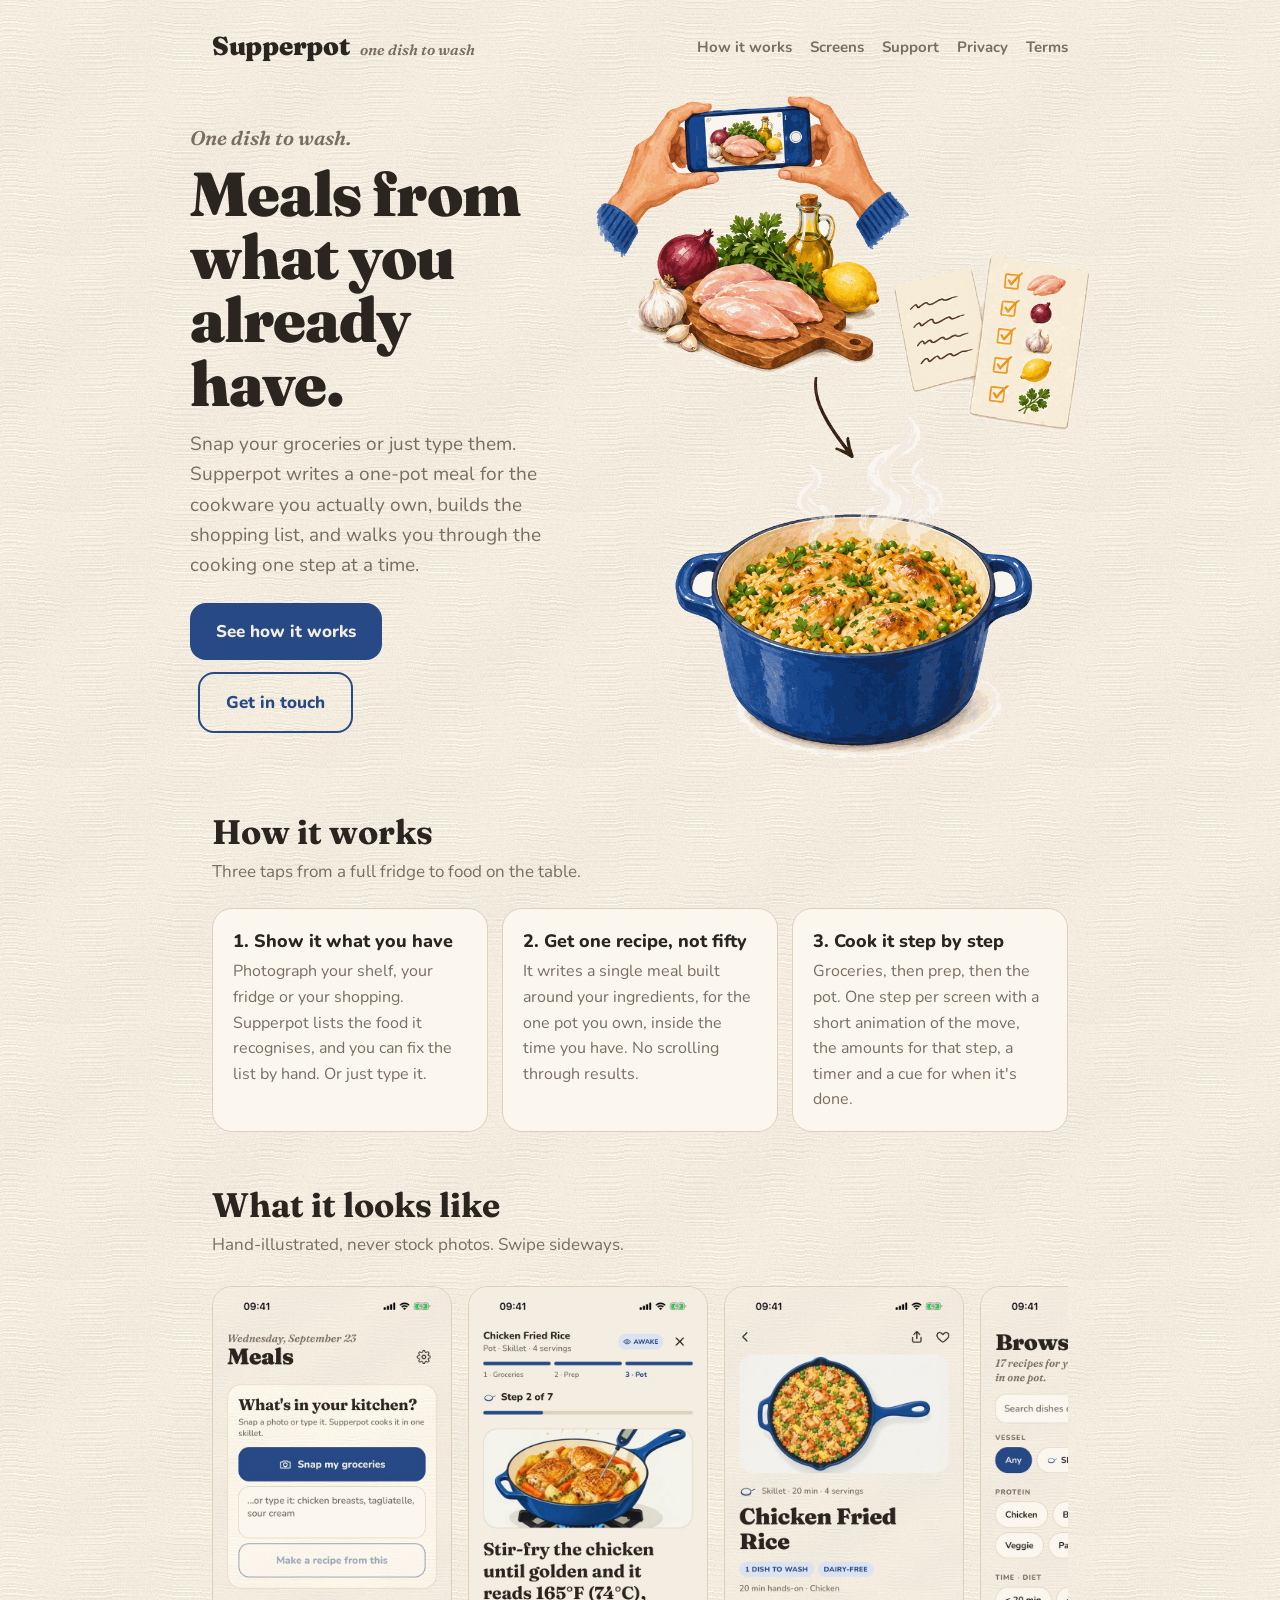
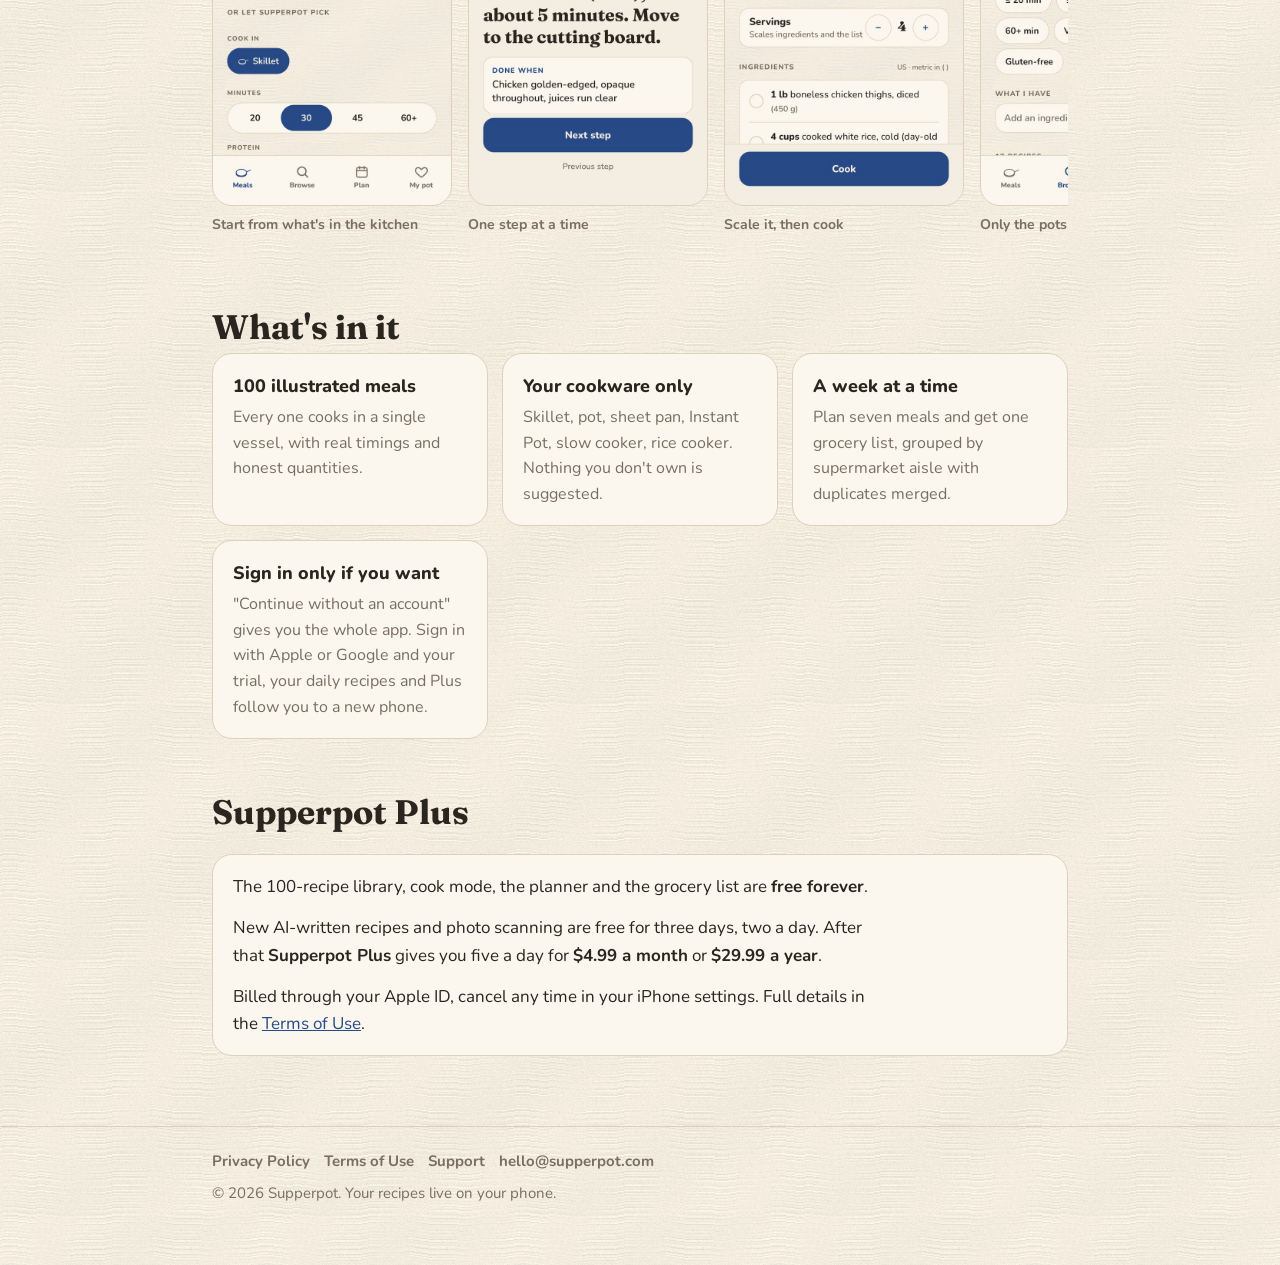
==== commit 2a05436b: "Hero: let the picture lead, words beside it The illustration is the pitch, so it takes the bigger ha" ====
--- a/index.html
+++ b/index.html
@@ -25,17 +25,19 @@
 
 <main>
 <section class="wrap hero">
-  <div class="hero-head">
-    <div class="eyebrow">One dish to wash.</div>
-    <h1>Meals from what you already have.</h1>
-    <p class="lede">Snap your groceries or just type them. Supperpot writes a one-pot meal for the cookware you actually own, builds the shopping list, and walks you through the cooking one step at a time.</p>
-    <div class="hero-ctas">
-      <a class="cta" href="#how">See how it works</a>
-      <a class="cta soft" href="/support/">Get in touch</a>
+  <div class="hero-grid">
+    <div class="hero-copy">
+      <div class="eyebrow">One dish to wash.</div>
+      <h1>Meals from what you already have.</h1>
+      <p class="lede">Snap your groceries or just type them. Supperpot writes a one-pot meal for the cookware you actually own, builds the shopping list, and walks you through the cooking one step at a time.</p>
+      <div class="hero-ctas">
+        <a class="cta" href="#how">See how it works</a>
+        <a class="cta soft" href="/support/">Get in touch</a>
+      </div>
     </div>
+    <img class="hero-art" src="/img/hero.png" width="821" height="1102" fetchpriority="high"
+         alt="Illustration: hands photographing groceries, a handwritten ingredient note and a ticked shopping list, and below them the finished one-pot chicken and rice steaming in a blue pot.">
   </div>
-  <img class="hero-art" src="/img/hero.png" width="1325" height="471" fetchpriority="high"
-       alt="Illustration: a phone photographing groceries, a handwritten ingredient note, an arrow, and the finished one-pot chicken and rice in a blue pot beside a ticked shopping list.">
 </section>
 
 <section class="wrap" id="how">
--- a/style.css
+++ b/style.css
@@ -35,17 +35,19 @@
 nav a:hover, nav a[aria-current="page"] { color: var(--enamel); }
 
 /* hero */
-.hero { padding: 40px 0 8px; }
+.hero { padding: 28px 0 0; }
 .eyebrow { font-family: var(--display); font-style: italic; font-weight: 600; color: var(--steel); font-size: 20px; }
 h1 { font-family: var(--display); font-weight: 900; font-size: clamp(38px, 7vw, 62px); line-height: 1.02; letter-spacing: -0.015em; margin: 8px 0 14px; text-wrap: balance; }
-.lede { font-size: 19px; color: var(--steel); max-width: 34ch; margin: 0 0 22px; }
+.lede { font-size: 19px; color: var(--steel); max-width: 46ch; margin: 0 0 22px; }
 .cta { display: inline-block; background: var(--enamel); color: var(--paper); text-decoration: none; font-weight: 800; padding: 15px 26px; border-radius: 16px; }
 .cta.soft { background: transparent; color: var(--enamel); border: 2px solid var(--enamel); margin-left: 8px; }
-.hero-head { max-width: 720px; margin: 0 auto; text-align: center; }
-.hero-ctas { display: flex; gap: 12px; justify-content: center; flex-wrap: wrap; margin-top: 4px; }
+/* The picture carries the pitch, so it gets the bigger half and the words sit beside it. */
+.hero-grid { display: grid; grid-template-columns: minmax(300px, 0.85fr) 1.15fr; gap: 40px; align-items: center; }
+.hero-copy { text-align: left; }
+.hero-ctas { display: flex; gap: 12px; flex-wrap: wrap; margin-top: 4px; }
 /* One picture that carries the whole pitch: groceries in, list in the middle, dinner out. */
 /* A cut-out PNG, so it sits straight on the paper with no box around it. */
-.hero-art { width: 100%; max-width: 1060px; margin: 24px auto 0; display: block; }
+.hero-art { width: 100%; height: auto; display: block; }
 
 /* sections */
 h2 { font-family: var(--display); font-weight: 700; font-size: clamp(26px, 4vw, 34px); line-height: 1.15; margin: 54px 0 6px; text-wrap: balance; }
@@ -78,6 +80,9 @@
 footer nav { gap: 14px; margin-bottom: 8px; }
 
 @media (max-width: 760px) {
-  .hero-art { margin-top: 14px; width: 112%; max-width: none; margin-left: -6%; }
-  .lede { max-width: none; }
+  .hero-grid { grid-template-columns: 1fr; gap: 18px; }
+  .hero-copy { text-align: center; }
+  .hero-ctas { justify-content: center; }
+  .hero-art { max-width: 420px; margin: 0 auto; }
+  .lede { max-width: none; margin-inline: auto; }
 }
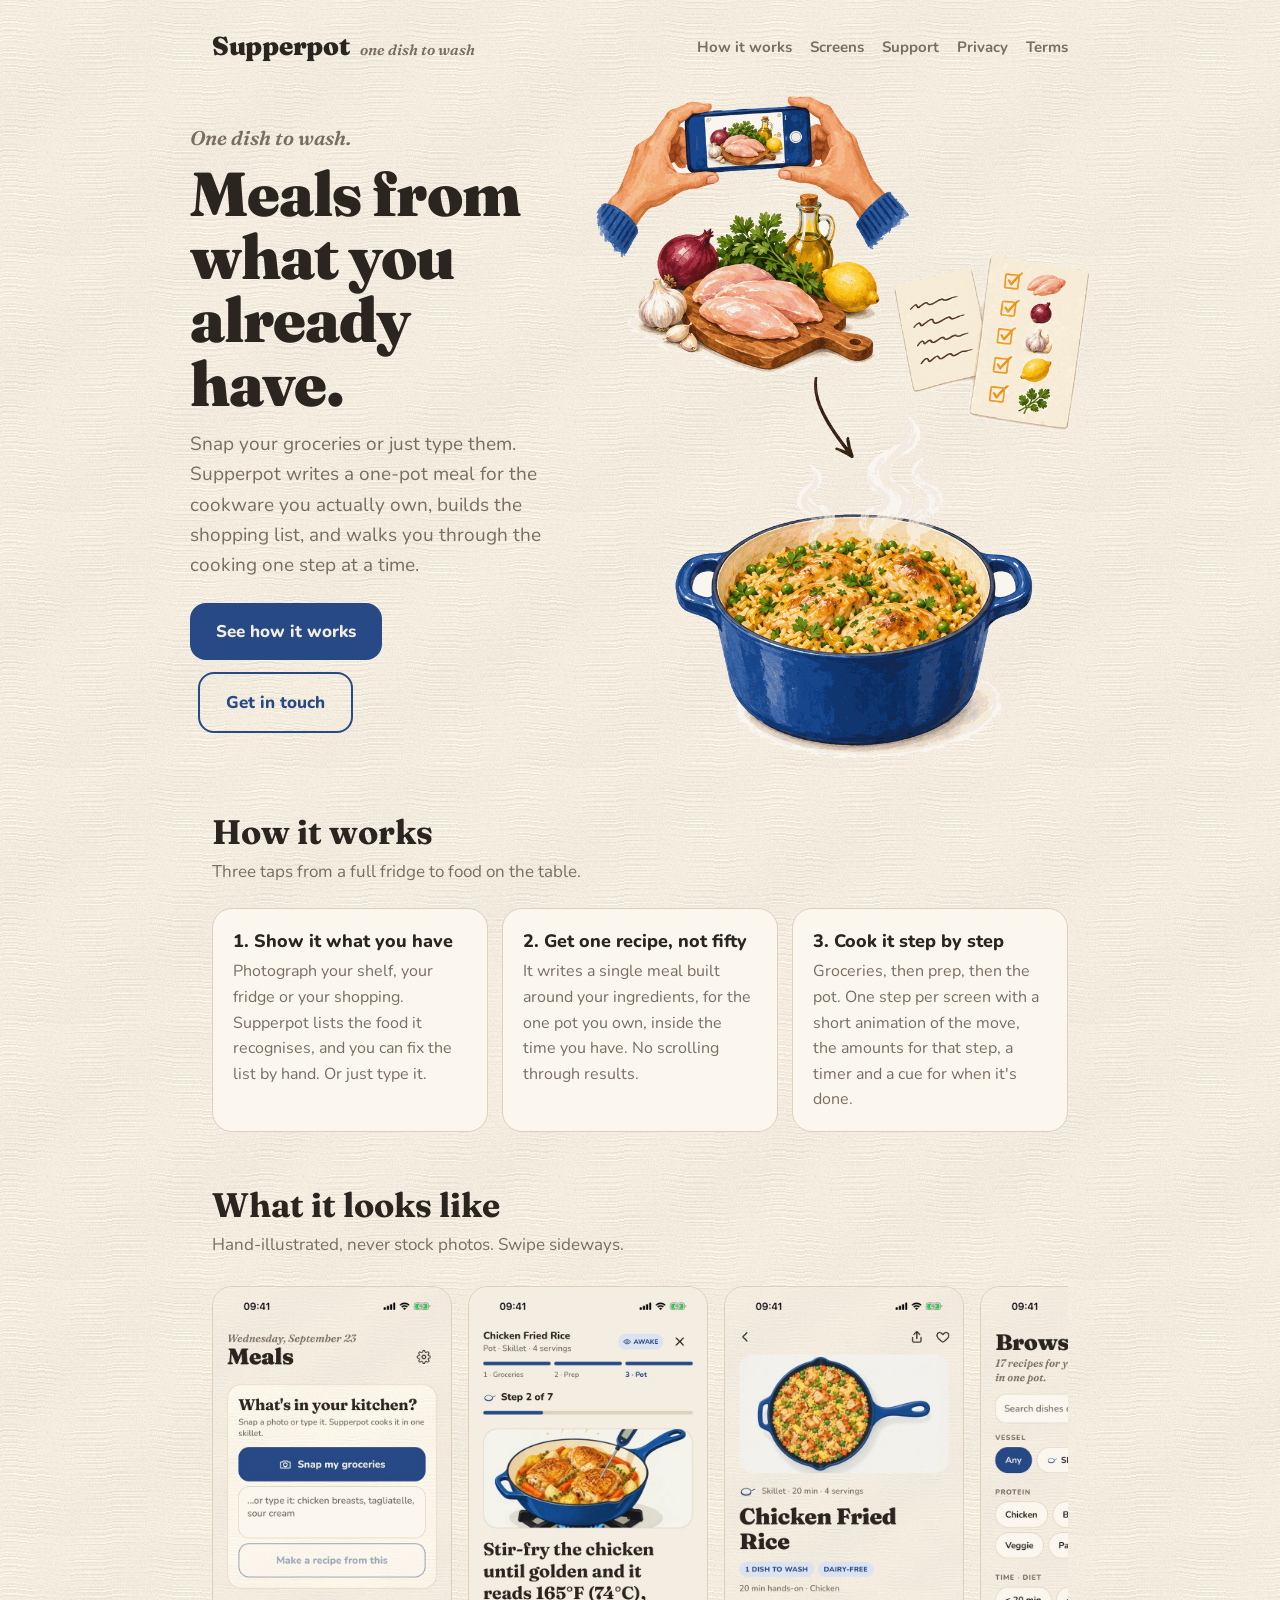
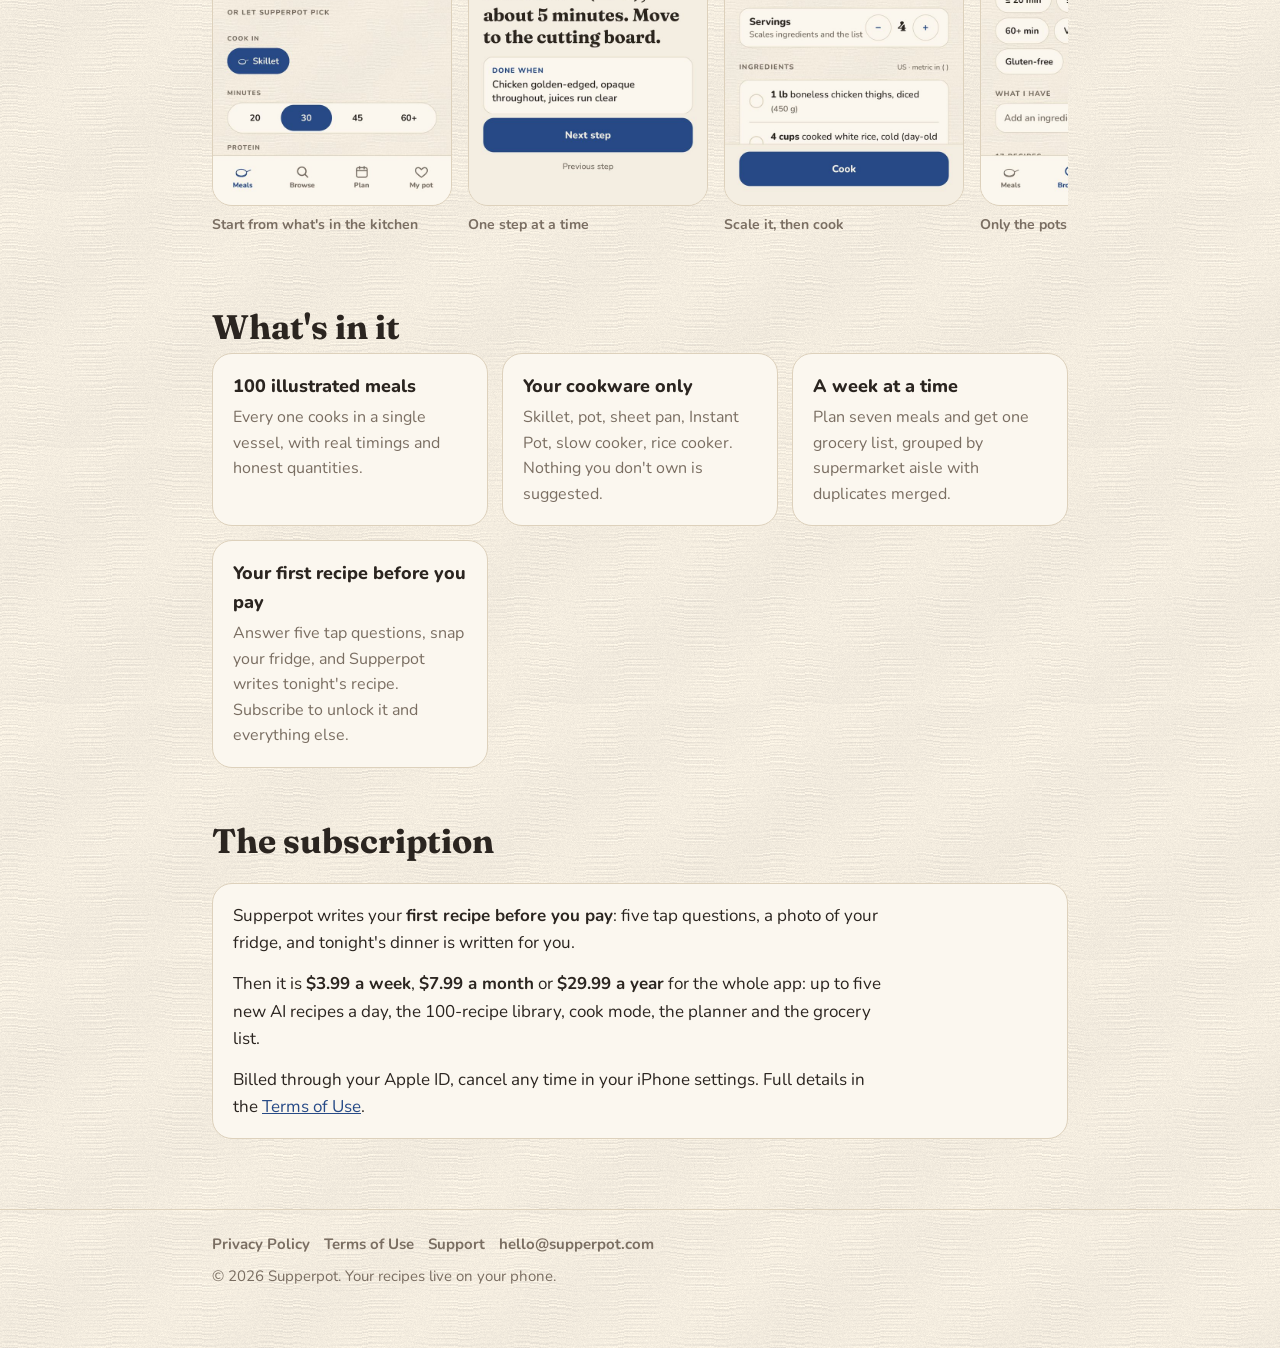
==== commit 9d58ea57: "Terms, privacy and home page for the subscription-only app (RevenueCat, required sign-in, no trial)" ====
--- a/index.html
+++ b/index.html
@@ -77,15 +77,15 @@
     <div class="feature"><h3>100 illustrated meals</h3><p>Every one cooks in a single vessel, with real timings and honest quantities.</p></div>
     <div class="feature"><h3>Your cookware only</h3><p>Skillet, pot, sheet pan, Instant Pot, slow cooker, rice cooker. Nothing you don't own is suggested.</p></div>
     <div class="feature"><h3>A week at a time</h3><p>Plan seven meals and get one grocery list, grouped by supermarket aisle with duplicates merged.</p></div>
-    <div class="feature"><h3>Sign in only if you want</h3><p>"Continue without an account" gives you the whole app. Sign in with Apple or Google and your trial, your daily recipes and Plus follow you to a new phone.</p></div>
+    <div class="feature"><h3>Your first recipe before you pay</h3><p>Answer five tap questions, snap your fridge, and Supperpot writes tonight's recipe. Subscribe to unlock it and everything else.</p></div>
   </div>
 </section>
 
 <section class="wrap">
-  <h2>Supperpot Plus</h2>
+  <h2>The subscription</h2>
   <div class="callout">
-    <p>The 100-recipe library, cook mode, the planner and the grocery list are <b>free forever</b>.</p>
-    <p>New AI-written recipes and photo scanning are free for three days, two a day. After that <b>Supperpot Plus</b> gives you five a day for <b>$4.99 a month</b> or <b>$29.99 a year</b>.</p>
+    <p>Supperpot writes your <b>first recipe before you pay</b>: five tap questions, a photo of your fridge, and tonight's dinner is written for you.</p>
+    <p>Then it is <b>$3.99 a week</b>, <b>$7.99 a month</b> or <b>$29.99 a year</b> for the whole app: up to five new AI recipes a day, the 100-recipe library, cook mode, the planner and the grocery list.</p>
     <p style="margin:0">Billed through your Apple ID, cancel any time in your iPhone settings. Full details in the <a href="/terms/">Terms of Use</a>.</p>
   </div>
 </section>
